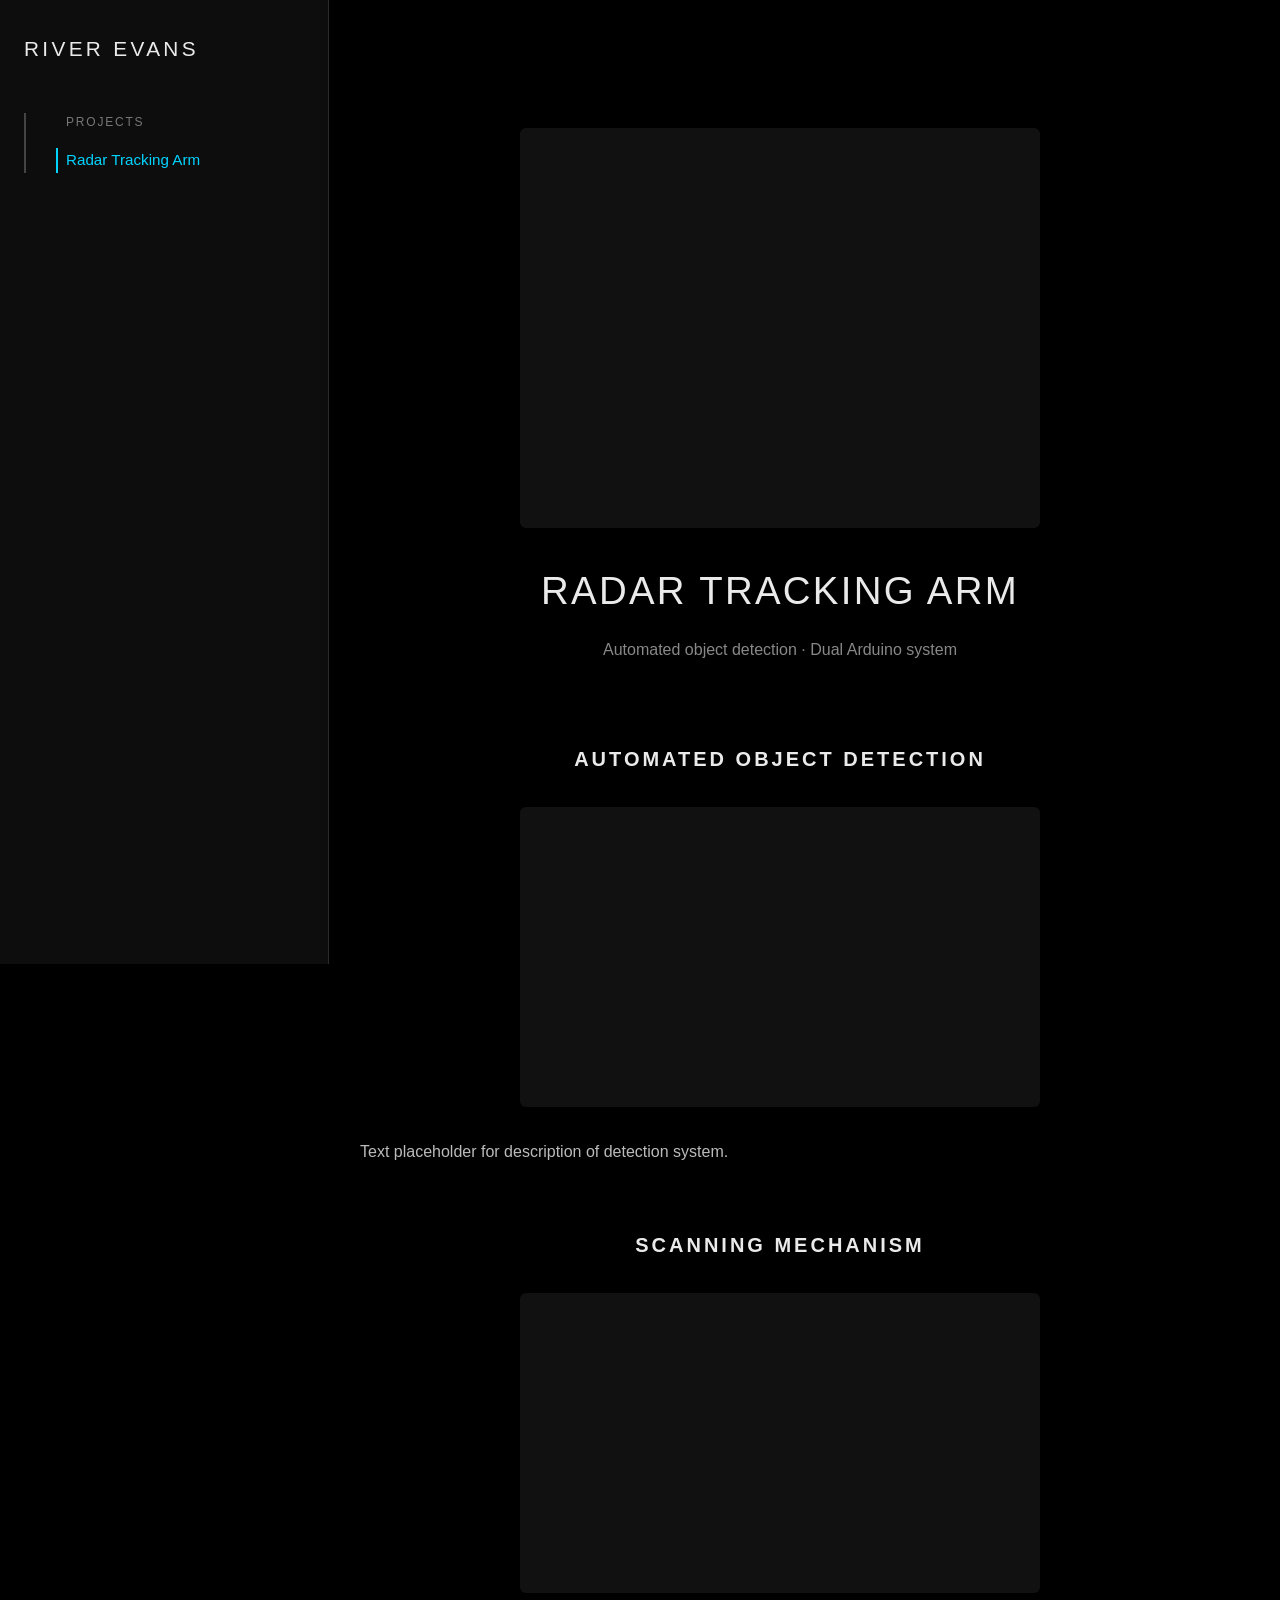
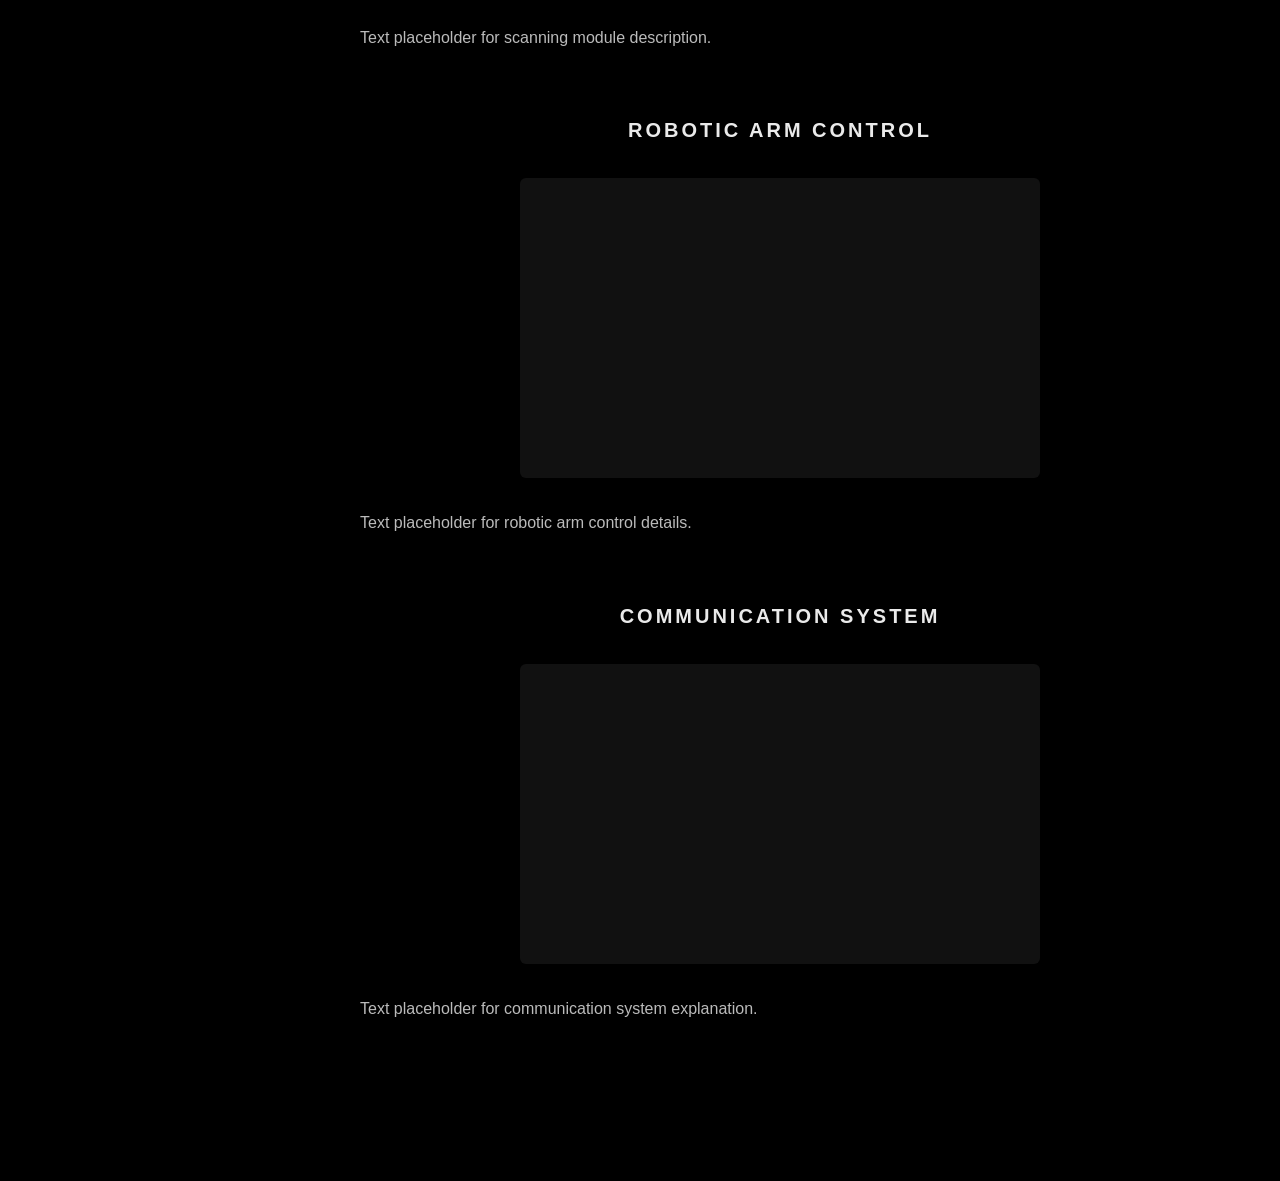
==== project.html @ 92bc2c21 "Add files via upload" ====
<!DOCTYPE html>
<html lang="en">
<head>
  <meta charset="UTF-8" />
  <meta name="viewport" content="width=device-width, initial-scale=1.0" />
  <title>Radar Tracking Arm – River Evans</title>
  <link rel="stylesheet" href="style.css" />
</head>
<body>

  <aside class="sidebar">
    <a href="index.html" class="brand">RIVER EVANS</a>
    <nav class="side-nav">
      <span class="nav-section">PROJECTS</span>
      <a href="project.html" class="nav-item active">Radar Tracking Arm</a>
    </nav>
  </aside>

  <main class="project-main">
    <div class="main-container">

      <!-- Lead hero media above title, centered with spacing -->
      <div class="hero-media-large">
        <!-- <img src="path/to/hero-project.jpg" alt="Radar Arm Hero"> -->
        <!-- <video src="path/to/hero-project.mp4" autoplay muted loop playsinline></video> -->
      </div>

      <section class="project-hero">
        <h1>RADAR TRACKING ARM</h1>
        <p>Automated object detection · Dual Arduino system</p>
      </section>

      <section class="project-content">

        <section>
          <h2>AUTOMATED OBJECT DETECTION</h2>
          <div class="project-media">
            <!-- <img src="path/to/detection.jpg" alt="Object Detection"> -->
            <!-- <video src="path/to/detection.mp4" autoplay muted loop playsinline></video> -->
          </div>
          <p>Text placeholder for description of detection system.</p>
        </section>

        <section>
          <h2>SCANNING MECHANISM</h2>
          <div class="project-media">
            <!-- <img src="path/to/scanning.jpg" alt="Scanning Mechanism"> -->
            <!-- <video src="path/to/scanning.mp4" autoplay muted loop playsinline></video> -->
          </div>
          <p>Text placeholder for scanning module description.</p>
        </section>

        <section>
          <h2>ROBOTIC ARM CONTROL</h2>
          <div class="project-media">
            <!-- <img src="path/to/arm.jpg" alt="Robotic Arm Control"> -->
            <!-- <video src="path/to/arm.mp4" autoplay muted loop playsinline></video> -->
          </div>
          <p>Text placeholder for robotic arm control details.</p>
        </section>

        <section>
          <h2>COMMUNICATION SYSTEM</h2>
          <div class="project-media">
            <!-- <img src="path/to/communication.jpg" alt="Communication System"> -->
            <!-- <video src="path/to/communication.mp4" autoplay muted loop playsinline></video> -->
          </div>
          <p>Text placeholder for communication system explanation.</p>
        </section>

      </section>

    </div>
  </main>

</body>
</html>
---- style.css ----
/* Reset & Body */
html, body {
  height: 100%;
  margin: 0;
  background-color: #000;
  overscroll-behavior: none;
  font-family: -apple-system, BlinkMacSystemFont, "SF Pro Text",
    "SF Pro Display", "Helvetica Neue", Helvetica, Arial, sans-serif;
  color: #eaeaea;
  line-height: 1.6;
}

body::before {
  content: "";
  position: fixed;
  inset: 0;
  background: #000; /* fully black background */
  z-index: -1;
  pointer-events: none;
}

/* Sidebar */
.sidebar {
  position: fixed;
  top: 0;
  left: 0;
  width: 280px;
  height: 100vh;
  padding: 2rem 1.5rem;
  display: flex;
  flex-direction: column;
  border-right: 1px solid #2a2a2a;
  background-color: #0d0d0d;
}

.brand {
  font-size: 1.3rem;
  font-weight: 300;
  letter-spacing: 0.16em;
  color: #eaeaea;
  text-decoration: none;
  margin-bottom: 3rem;
}

.side-nav {
  display: flex;
  flex-direction: column;
  gap: 1rem;
  padding-left: 2rem; /* moves border in from edge */
  border-left: 2px solid #444;
}

.nav-section {
  font-size: 0.75rem;
  letter-spacing: 0.15em;
  text-transform: uppercase;
  color: #777;
  padding-left: 0.5rem;
}

.nav-item {
  font-size: 0.95rem;
  color: #bbb;
  text-decoration: none;
  padding-left: 0.5rem;
  position: relative;
  transition: color 0.25s ease;
}

.nav-item::before {
  content: "";
  position: absolute;
  left: -2px;
  top: 0;
  height: 100%;
  width: 2px;
  background-color: #00d4ff;
  transform: scaleY(0);
  transform-origin: top;
  transition: transform 0.25s ease;
}

.nav-item:hover::before,
.nav-item.active::before {
  transform: scaleY(1);
}

.nav-item:hover,
.nav-item.active {
  color: #00d4ff;
}

/* Main Layout */
.home-main,
.project-main {
  margin-left: 280px;
  padding: 6rem 3rem;
}

.main-container {
  max-width: 960px;
  margin: 0 auto;
  padding: 0 2rem; /* spacing from screen edge */
}

/* Hero sections */
.home-hero,
.project-hero {
  text-align: center;
  margin-bottom: 5rem;
}

.home-hero h1,
.project-hero h1 {
  font-size: 2.8rem;
  font-weight: 500;
  letter-spacing: 0.05em;
  margin-top: 0;
  margin-bottom: 1rem;
}

.project-hero h1 {
  font-size: 2.4rem;
  font-weight: 400;
  letter-spacing: 0.06em;
}

.home-hero p,
.project-hero p {
  color: #888;
}

/* Stats */
.stats {
  display: flex;
  justify-content: center;
  gap: 3rem;
  flex-wrap: wrap;
  align-items: center;
  margin-top: 2rem;
}

.stat span {
  font-size: 2rem;
  font-weight: 600;
}

.stat p {
  color: #888;
}

/* Project Content */
.project-content {
  margin: 0 auto;
}

.project-content section {
  margin-bottom: 4rem;
  margin-top: 2rem;
}

.project-content h2 {
  text-align: center;
  font-size: 1.25rem;
  letter-spacing: 0.15em;
  margin-top: 0;
}

.project-content p {
  color: #bbb;
}

/* Media containers for images or videos */
.hero-media,
.project-media {
  width: 100%;
  max-width: 520px;
  margin: 2rem auto;
  border-radius: 6px;
  overflow: hidden;
  background: #111;
  height: 300px;
}

.hero-media img,
.project-media img,
.hero-media video,
.project-media video {
  width: 100%;
  height: 100%;
  object-fit: cover;
  display: block;
  border-radius: 6px;
}

/* Lead hero media above project title */
.hero-media-large {
  max-width: 520px; /* same as other media */
  width: 100%;
  height: 400px;    /* taller than normal media */
  margin: 2rem auto; /* centers horizontally with same gap left/right */
  border-radius: 6px;
  background: #111;
  overflow: hidden;
}

.hero-media-large img,
.hero-media-large video {
  width: 100%;
  height: 100%;
  object-fit: cover;
  display: block;
  border-radius: 6px;
}

/* Responsive */
@media (max-width: 768px) {
  .home-main,
  .project-main {
    margin-left: 1.5rem;
    padding: 4rem 0;
  }

  .sidebar {
    width: 200px;
  }

  .hero-media,
  .project-media {
    height: 180px;
  }

  .hero-media-large {
    height: 250px;
  }
}
/* Center the numbers above stats labels */
.stats {
  display: flex;
  justify-content: center;
  gap: 3rem;
  flex-wrap: wrap;
  align-items: flex-start; /* numbers on top */
  text-align: center;      /* center numbers and labels */
  margin-top: 2rem;
}

.stat {
  display: flex;
  flex-direction: column;
  align-items: center; /* centers number and label vertically */
}

/* Featured Work grid */
.featured-grid {
  display: grid;
  grid-template-columns: repeat(auto-fit, minmax(250px, 1fr));
  gap: 2rem;
  justify-items: center;
  align-items: start;
}
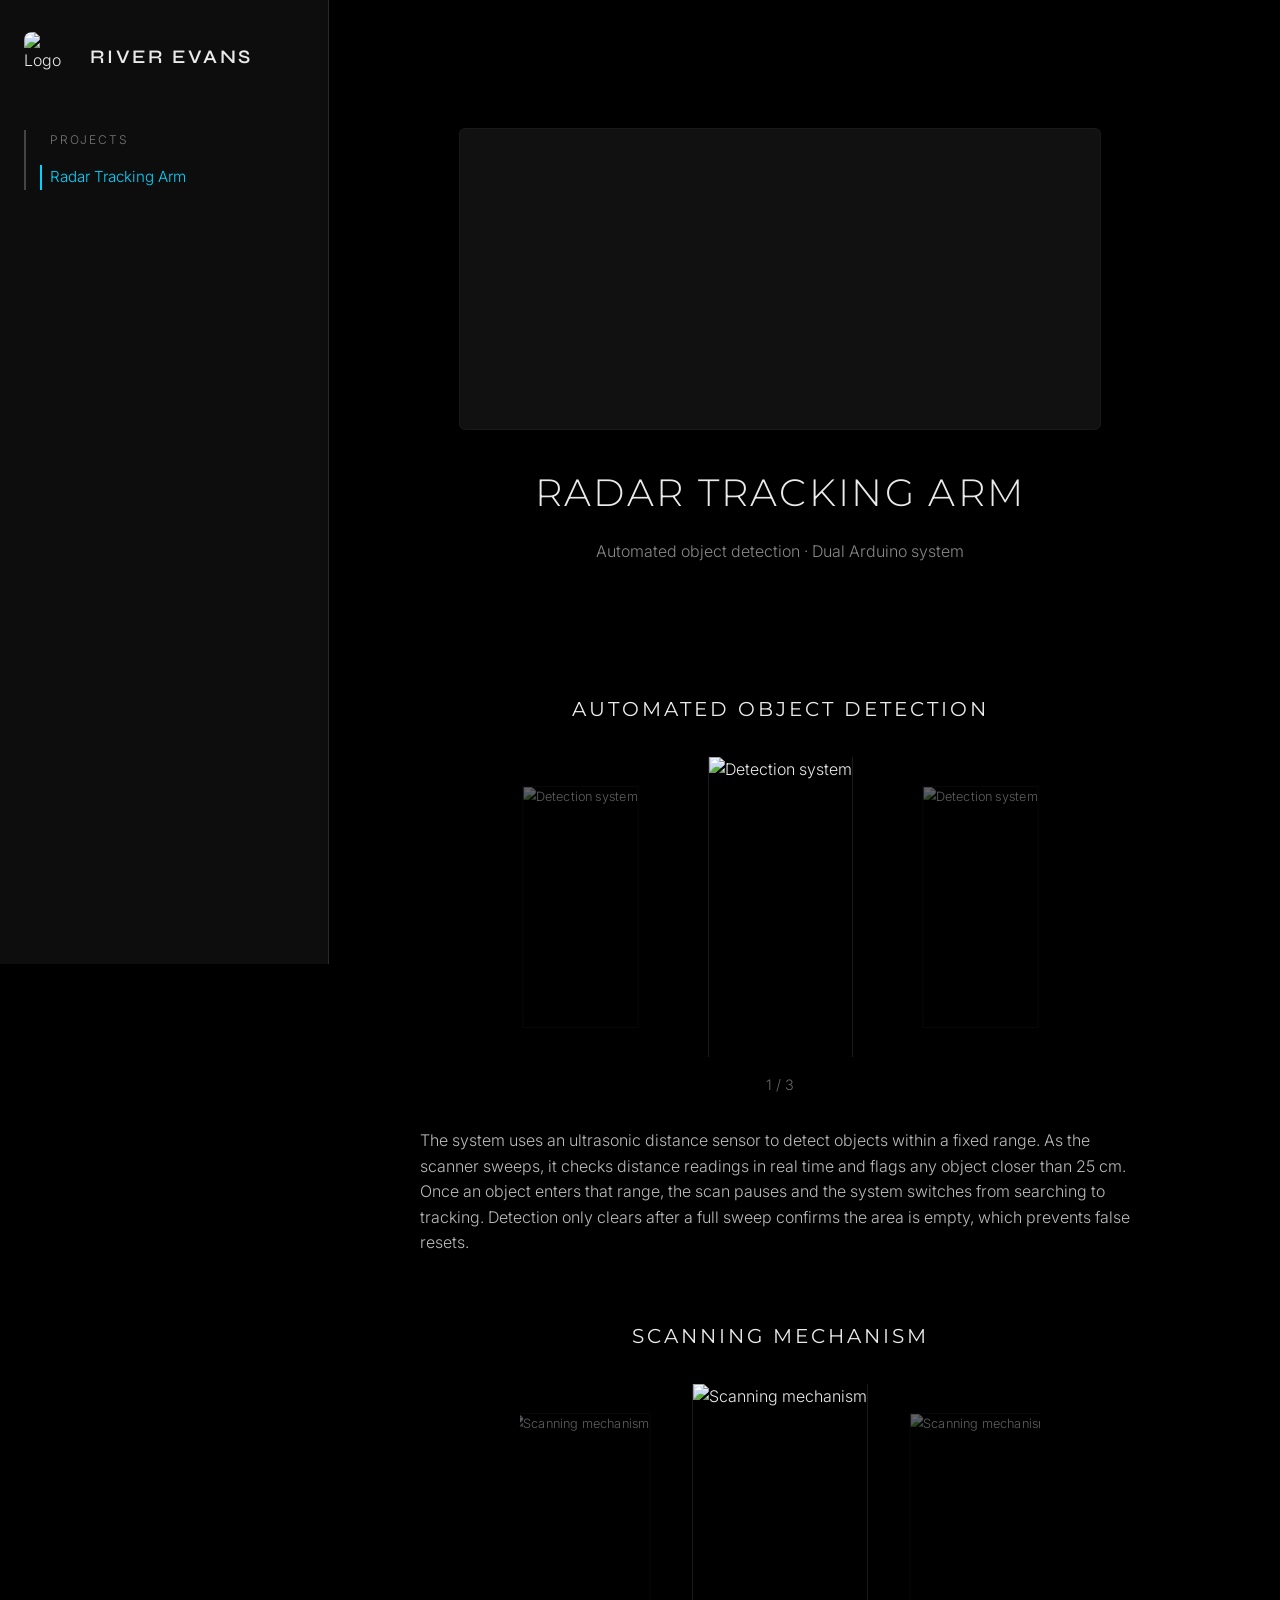
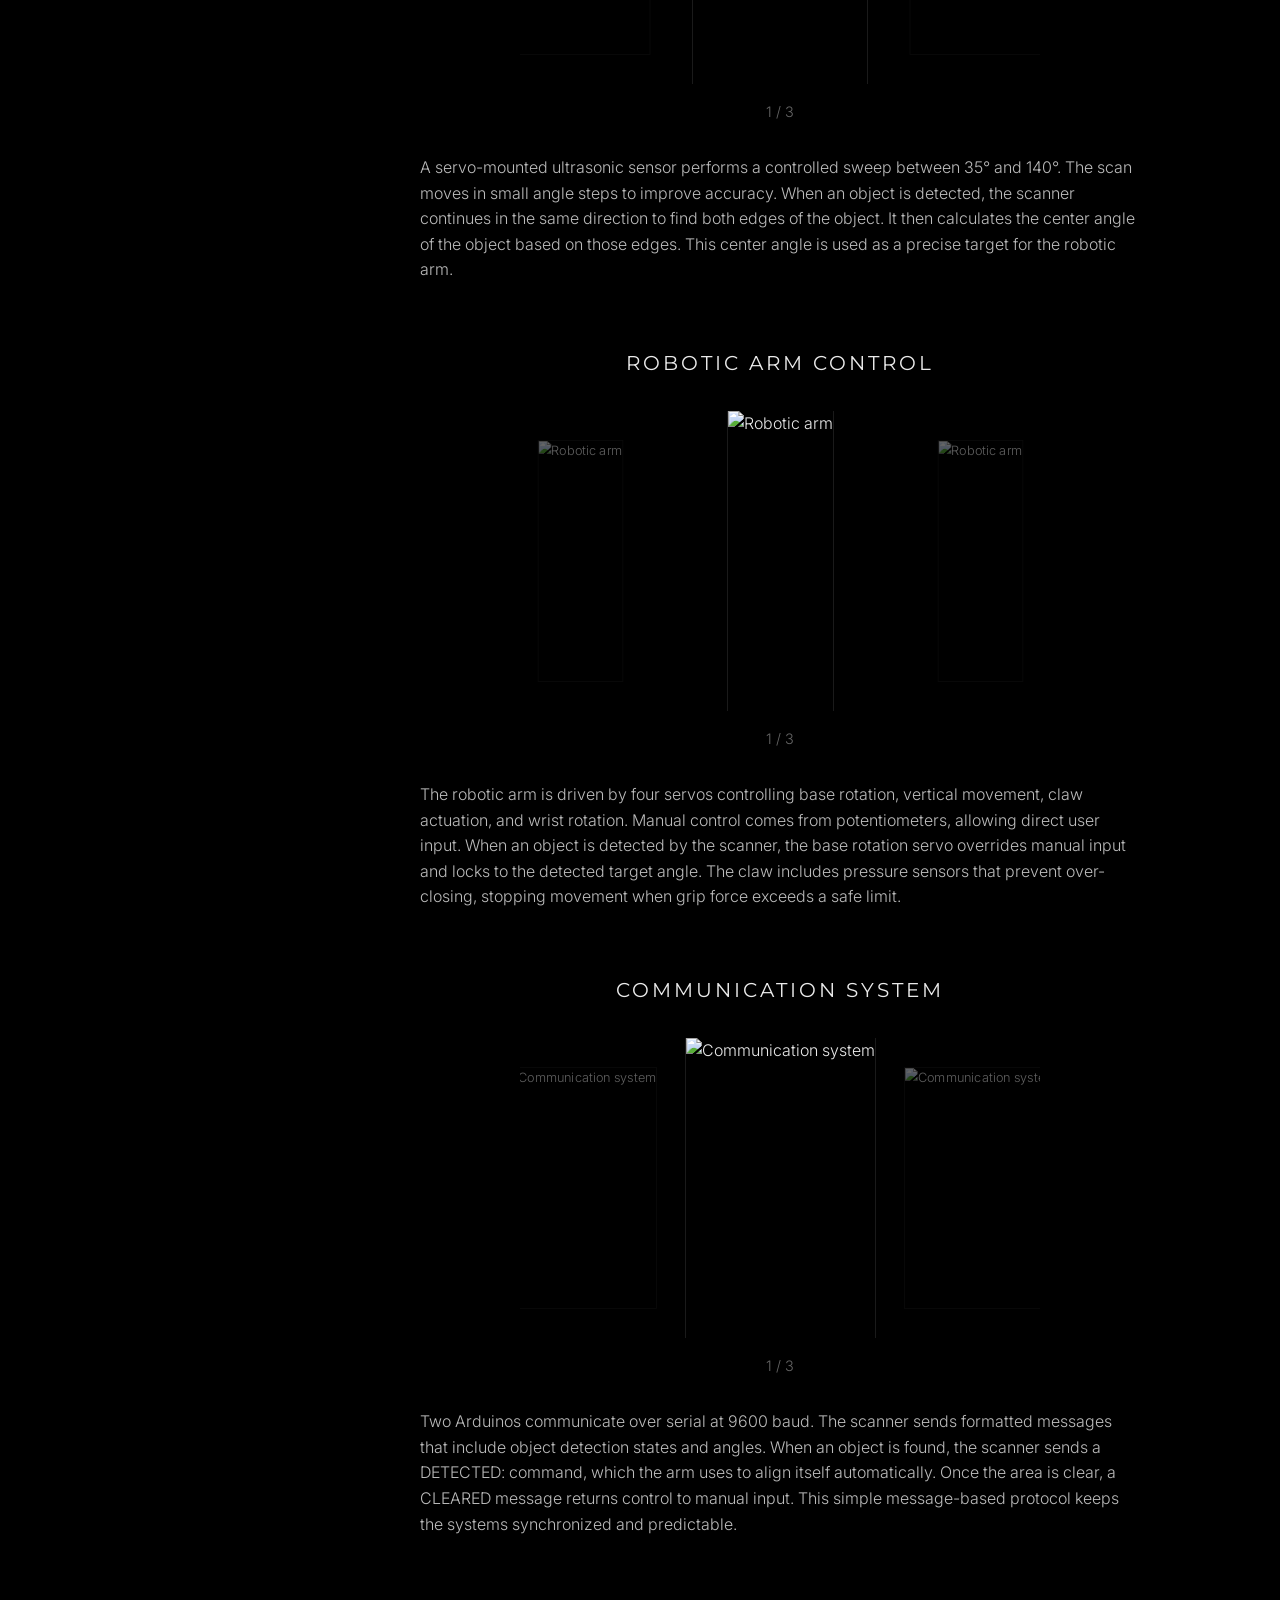
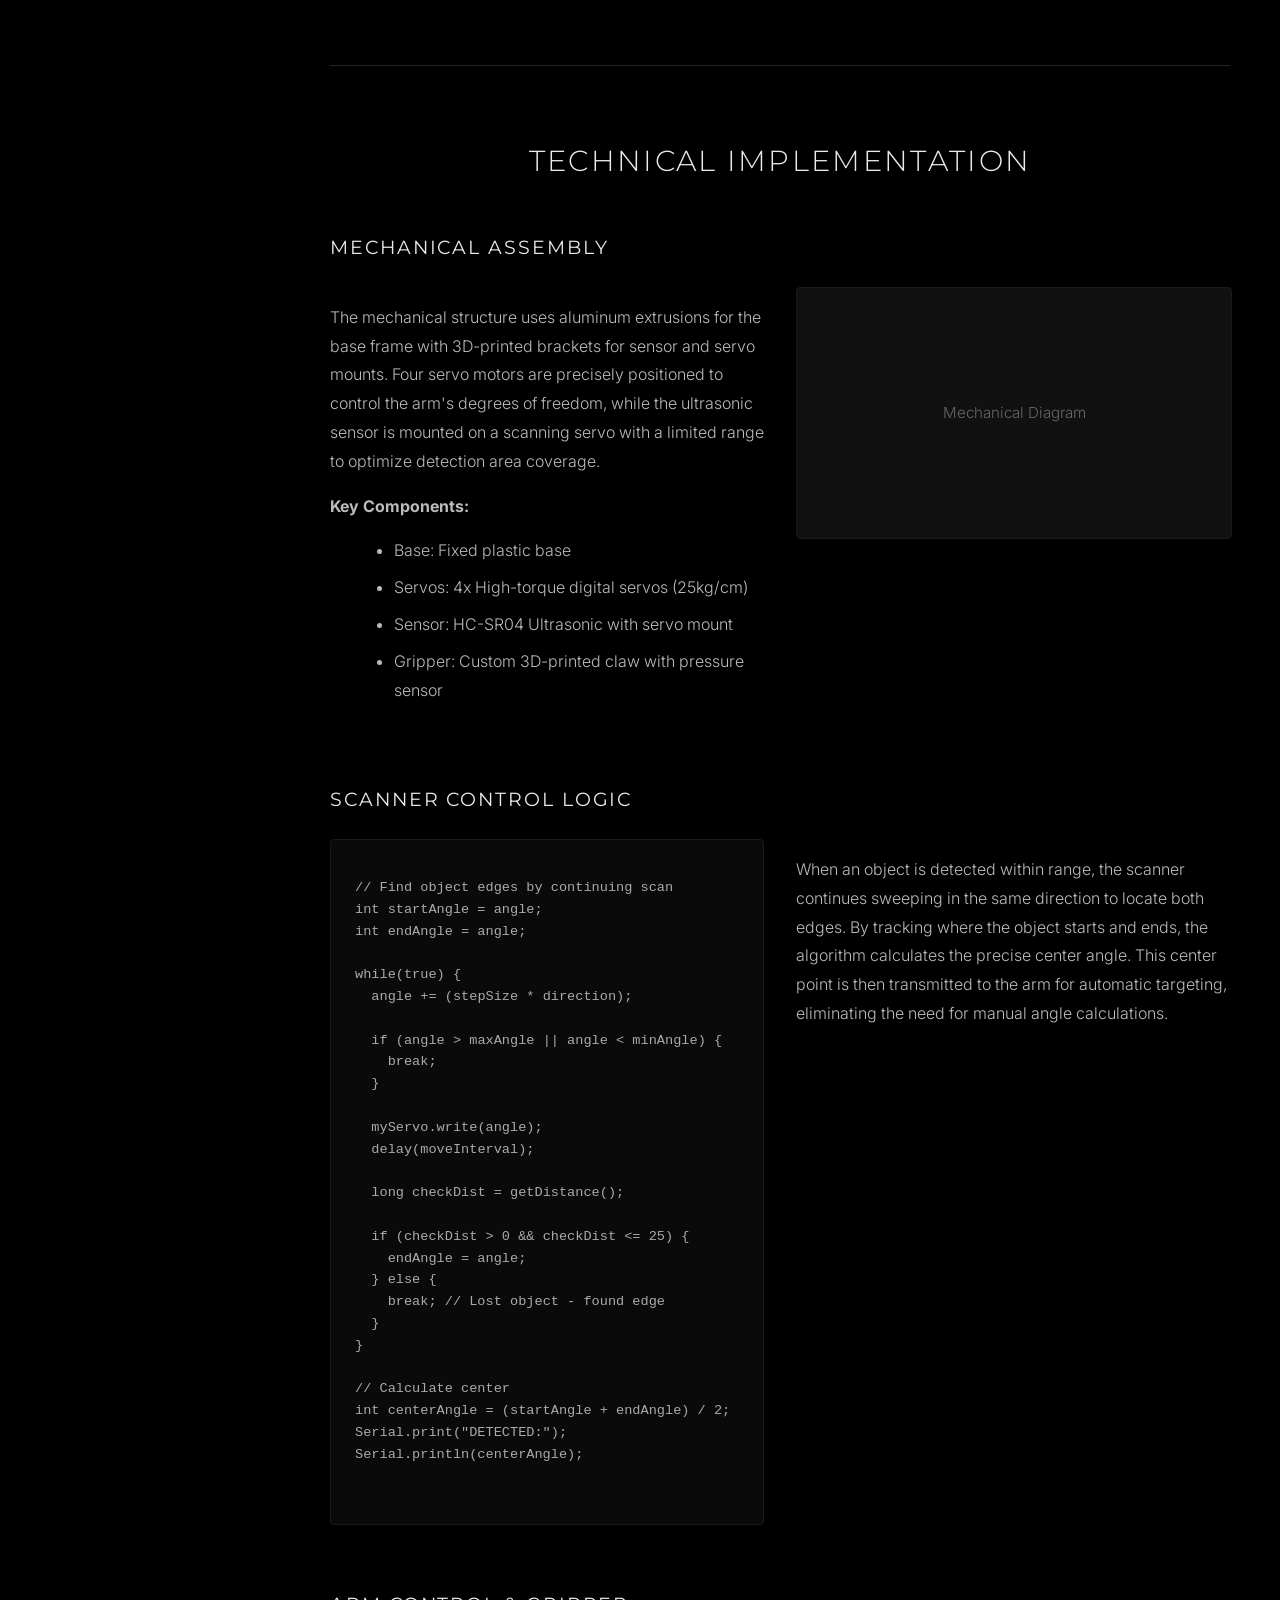
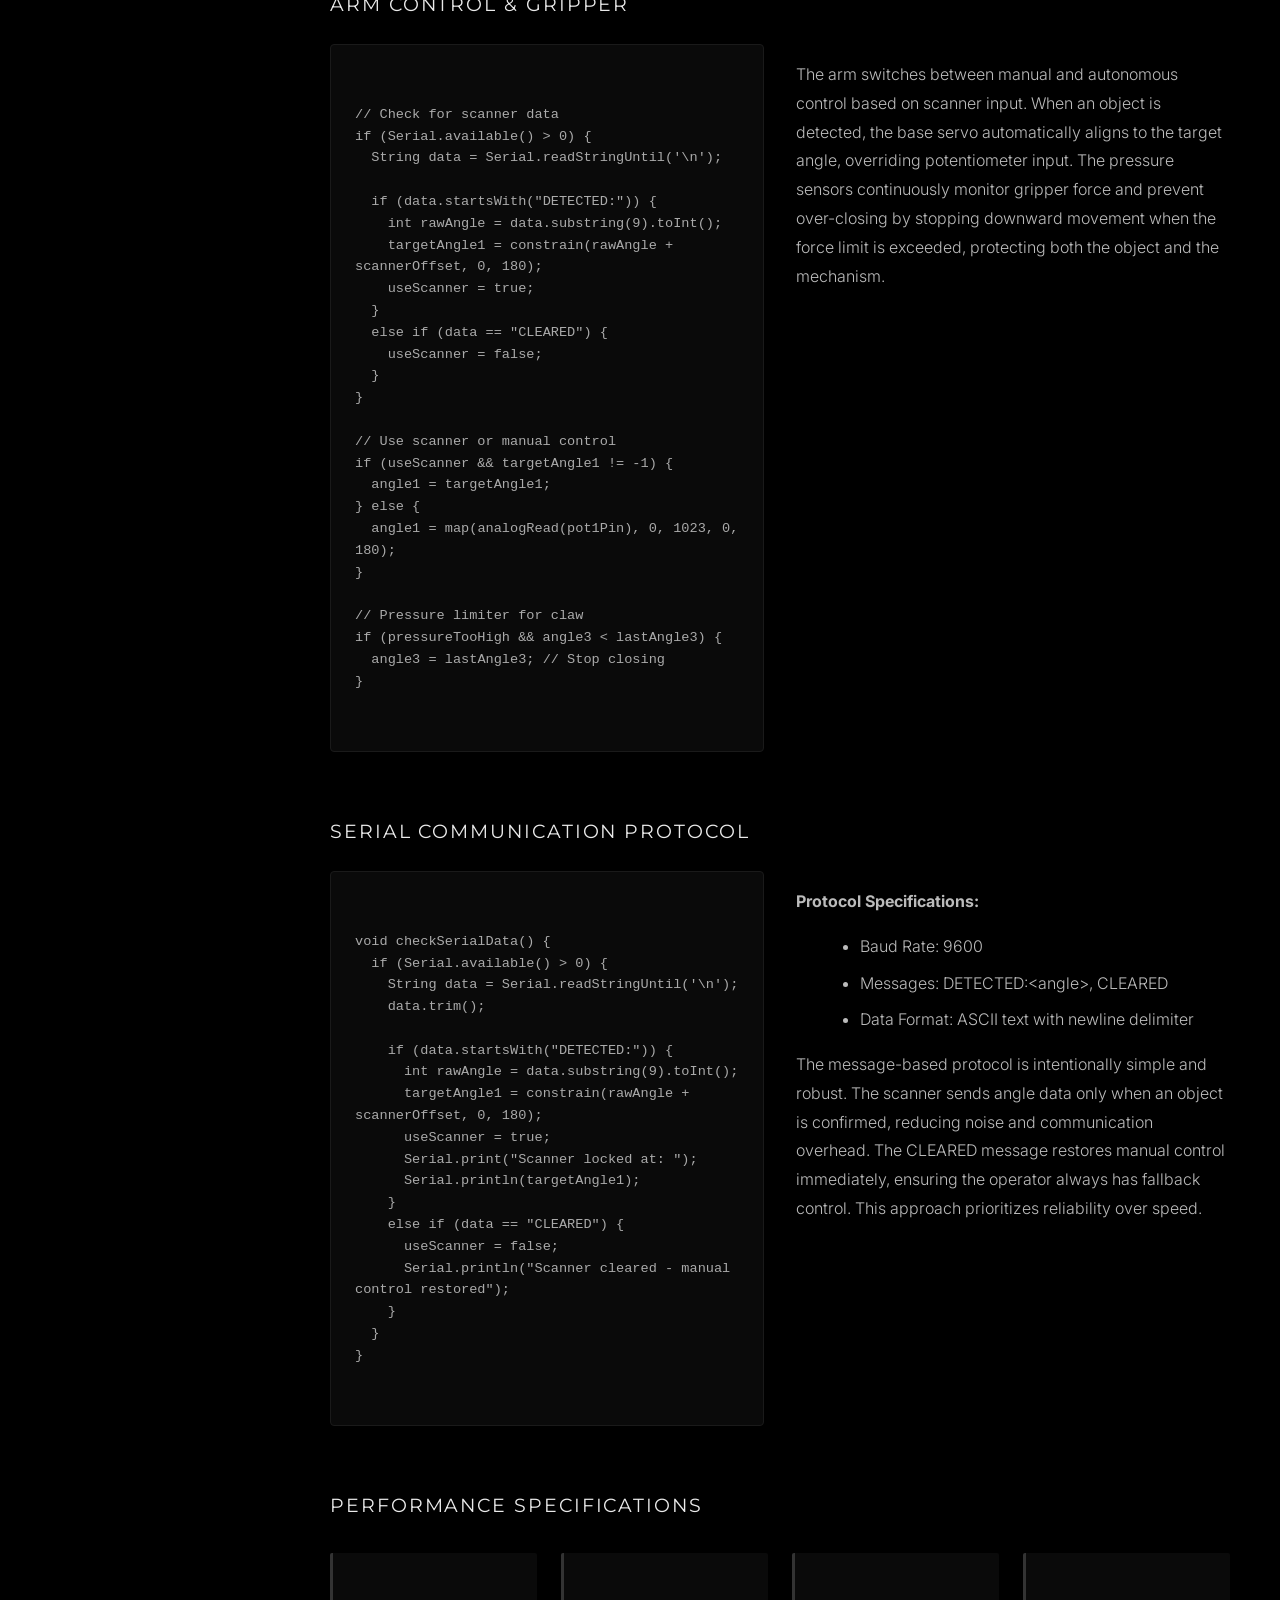
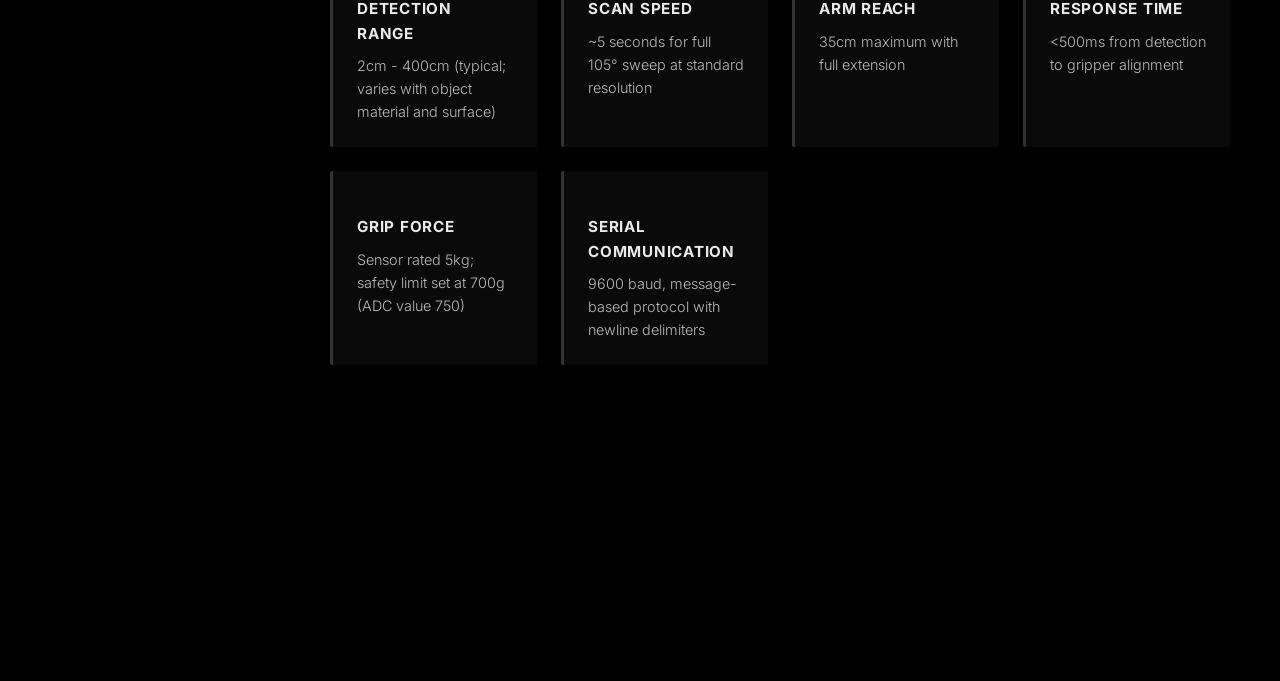
==== commit d903d0f6: "Add files via upload" ====
--- a/project.html
+++ b/project.html
@@ -4,12 +4,45 @@
   <meta charset="UTF-8" />
   <meta name="viewport" content="width=device-width, initial-scale=1.0" />
   <title>Radar Tracking Arm – River Evans</title>
+  <link href="https://fonts.googleapis.com/css2?family=Inter:wght@300;400;500&family=Montserrat:wght@300;400;500&family=Syne:wght@400;500;600;700&display=swap" rel="stylesheet">
   <link rel="stylesheet" href="style.css" />
+  <style>
+    /* Replay button on video */
+    .hero-media-large {
+      position: relative;
+    }
+
+    #replayBtn {
+      position: absolute;
+      bottom: 10px;
+      right: 10px;
+      background-color: rgba(30, 30, 30, 0.8);
+      color: #fff;
+      border: none;
+      padding: 0.4rem 0.8rem;
+      font-size: 0.85rem;
+      border-radius: 4px;
+      cursor: pointer;
+      display: none; /* hidden until video ends */
+    }
+
+    #replayBtn:hover {
+      background-color: rgba(50, 50, 50, 0.9);
+    }
+  </style>
 </head>
 <body>
 
   <aside class="sidebar">
-    <a href="index.html" class="brand">RIVER EVANS</a>
+    <!-- Logo + Name -->
+    <div class="sidebar-header">
+      <div class="sidebar-logo">
+        <img src="LOGO2.jpeg" alt="Logo">
+      </div>
+      <a href="index.html" class="brand">RIVER EVANS</a>
+    </div>
+
+    <!-- Navigation -->
     <nav class="side-nav">
       <span class="nav-section">PROJECTS</span>
       <a href="project.html" class="nav-item active">Radar Tracking Arm</a>
@@ -17,61 +50,331 @@
   </aside>
 
   <main class="project-main">
-    <div class="main-container">
-
-      <!-- Lead hero media above title, centered with spacing -->
-      <div class="hero-media-large">
-        <!-- <img src="path/to/hero-project.jpg" alt="Radar Arm Hero"> -->
-        <!-- <video src="path/to/hero-project.mp4" autoplay muted loop playsinline></video> -->
-      </div>
-
-      <section class="project-hero">
-        <h1>RADAR TRACKING ARM</h1>
-        <p>Automated object detection · Dual Arduino system</p>
-      </section>
-
-      <section class="project-content">
-
-        <section>
-          <h2>AUTOMATED OBJECT DETECTION</h2>
-          <div class="project-media">
-            <!-- <img src="path/to/detection.jpg" alt="Object Detection"> -->
-            <!-- <video src="path/to/detection.mp4" autoplay muted loop playsinline></video> -->
-          </div>
-          <p>Text placeholder for description of detection system.</p>
-        </section>
-
-        <section>
-          <h2>SCANNING MECHANISM</h2>
-          <div class="project-media">
-            <!-- <img src="path/to/scanning.jpg" alt="Scanning Mechanism"> -->
-            <!-- <video src="path/to/scanning.mp4" autoplay muted loop playsinline></video> -->
-          </div>
-          <p>Text placeholder for scanning module description.</p>
-        </section>
-
-        <section>
-          <h2>ROBOTIC ARM CONTROL</h2>
-          <div class="project-media">
-            <!-- <img src="path/to/arm.jpg" alt="Robotic Arm Control"> -->
-            <!-- <video src="path/to/arm.mp4" autoplay muted loop playsinline></video> -->
-          </div>
-          <p>Text placeholder for robotic arm control details.</p>
-        </section>
-
-        <section>
-          <h2>COMMUNICATION SYSTEM</h2>
-          <div class="project-media">
-            <!-- <img src="path/to/communication.jpg" alt="Communication System"> -->
-            <!-- <video src="path/to/communication.mp4" autoplay muted loop playsinline></video> -->
-          </div>
-          <p>Text placeholder for communication system explanation.</p>
-        </section>
-
-      </section>
-
+    <!-- Hero video above title -->
+    <div class="hero-media-large">
+      <video id="heroVideo" src="IMG_5334.MOV" autoplay muted playsinline></video>
+      <button id="replayBtn">Replay</button>
     </div>
+
+    <section class="project-hero">
+      <h1>RADAR TRACKING ARM</h1>
+      <p>Automated object detection · Dual Arduino system</p>
+    </section>
+
+    <section class="project-content">
+
+      <section>
+        <h2>AUTOMATED OBJECT DETECTION</h2>
+        <div class="carousel" data-carousel="0">
+          <div class="carousel-container">
+            <button class="carousel-button carousel-button-left" data-carousel="0"></button>
+            <img src="placeholder.jpg" alt="Detection system" class="carousel-image left">
+            <img src="placeholder.jpg" alt="Detection system" class="carousel-image center">
+            <img src="placeholder.jpg" alt="Detection system" class="carousel-image right">
+            <button class="carousel-button carousel-button-right" data-carousel="0"></button>
+          </div>
+          <div class="carousel-nav"><span class="carousel-counter">1 / 3</span></div>
+        </div>
+        <p>The system uses an ultrasonic distance sensor to detect objects within a fixed range. As the scanner sweeps, it checks distance readings in real time and flags any object closer than 25 cm. Once an object enters that range, the scan pauses and the system switches from searching to tracking. Detection only clears after a full sweep confirms the area is empty, which prevents false resets.</p>
+      </section>
+
+      <section>
+        <h2>SCANNING MECHANISM</h2>
+        <div class="carousel" data-carousel="1">
+          <div class="carousel-container">
+            <button class="carousel-button carousel-button-left" data-carousel="1"></button>
+            <img src="placeholder.jpg" alt="Scanning mechanism" class="carousel-image left">
+            <img src="IMG_5329.jpg" alt="Scanning mechanism" class="carousel-image center">
+            <img src="placeholder.jpg" alt="Scanning mechanism" class="carousel-image right">
+            <button class="carousel-button carousel-button-right" data-carousel="1"></button>
+          </div>
+          <div class="carousel-nav"><span class="carousel-counter">1 / 3</span></div>
+        </div>
+        <p>A servo-mounted ultrasonic sensor performs a controlled sweep between 35° and 140°. The scan moves in small angle steps to improve accuracy. When an object is detected, the scanner continues in the same direction to find both edges of the object. It then calculates the center angle of the object based on those edges. This center angle is used as a precise target for the robotic arm.</p>
+      </section>
+
+      <section>
+        <h2>ROBOTIC ARM CONTROL</h2>
+        <div class="carousel" data-carousel="2">
+          <div class="carousel-container">
+            <button class="carousel-button carousel-button-left" data-carousel="2"></button>
+            <img src="placeholder.jpg" alt="Robotic arm" class="carousel-image left">
+            <img src="IMG_5332.jpg" alt="Robotic arm" class="carousel-image center">
+            <img src="placeholder.jpg" alt="Robotic arm" class="carousel-image right">
+            <button class="carousel-button carousel-button-right" data-carousel="2"></button>
+          </div>
+          <div class="carousel-nav"><span class="carousel-counter">1 / 3</span></div>
+        </div>
+        <p>The robotic arm is driven by four servos controlling base rotation, vertical movement, claw actuation, and wrist rotation. Manual control comes from potentiometers, allowing direct user input. When an object is detected by the scanner, the base rotation servo overrides manual input and locks to the detected target angle. The claw includes pressure sensors that prevent over-closing, stopping movement when grip force exceeds a safe limit.</p>
+      </section>
+
+      <section>
+        <h2>COMMUNICATION SYSTEM</h2>
+        <div class="carousel" data-carousel="3">
+          <div class="carousel-container">
+            <button class="carousel-button carousel-button-left" data-carousel="3"></button>
+            <img src="placeholder.jpg" alt="Communication system" class="carousel-image left">
+            <img src="placeholder.jpg" alt="Communication system" class="carousel-image center">
+            <img src="placeholder.jpg" alt="Communication system" class="carousel-image right">
+            <button class="carousel-button carousel-button-right" data-carousel="3"></button>
+          </div>
+          <div class="carousel-nav"><span class="carousel-counter">1 / 3</span></div>
+        </div>
+        <p>Two Arduinos communicate over serial at 9600 baud. The scanner sends formatted messages that include object detection states and angles. When an object is found, the scanner sends a DETECTED:<angle> command, which the arm uses to align itself automatically. Once the area is clear, a CLEARED message returns control to manual input. This simple message-based protocol keeps the systems synchronized and predictable.</p>
+      </section>
+
+    </section>
+
+    <section class="technical-section">
+      <h2>TECHNICAL IMPLEMENTATION</h2>
+
+      <section class="subsection">
+        <h3>Mechanical Assembly</h3>
+        <div class="tech-content">
+          <div class="tech-text">
+            <p>The mechanical structure uses aluminum extrusions for the base frame with 3D-printed brackets for sensor and servo mounts. Four servo motors are precisely positioned to control the arm's degrees of freedom, while the ultrasonic sensor is mounted on a scanning servo with a limited range to optimize detection area coverage.</p>
+            <p><strong>Key Components:</strong></p>
+            <ul>
+              <li>Base: Fixed plastic base</li>
+              <li>Servos: 4x High-torque digital servos (25kg/cm)</li>
+              <li>Sensor: HC-SR04 Ultrasonic with servo mount</li>
+              <li>Gripper: Custom 3D-printed claw with pressure sensor</li>
+            </ul>
+          </div>
+          <div class="tech-diagram">
+            <!-- Placeholder for mechanical diagram -->
+            <div class="placeholder-box">Mechanical Diagram</div>
+          </div>
+        </div>
+      </section>
+
+      <section class="subsection">
+        <h3>Scanner Control Logic</h3>
+        <div class="tech-content">
+          <div class="tech-code">
+            <pre><code class="code-block">// Find object edges by continuing scan
+int startAngle = angle;
+int endAngle = angle;
+
+while(true) {
+  angle += (stepSize * direction);
+  
+  if (angle > maxAngle || angle < minAngle) {
+    break;
+  }
+  
+  myServo.write(angle);
+  delay(moveInterval);
+  
+  long checkDist = getDistance();
+  
+  if (checkDist > 0 && checkDist <= 25) {
+    endAngle = angle;
+  } else {
+    break; // Lost object - found edge
+  }
+}
+
+// Calculate center
+int centerAngle = (startAngle + endAngle) / 2;
+Serial.print("DETECTED:");
+Serial.println(centerAngle);
+            </code></pre>
+          </div>
+          <div class="tech-description">
+            <p>When an object is detected within range, the scanner continues sweeping in the same direction to locate both edges. By tracking where the object starts and ends, the algorithm calculates the precise center angle. This center point is then transmitted to the arm for automatic targeting, eliminating the need for manual angle calculations.</p>
+          </div>
+        </div>
+      </section>
+
+      <section class="subsection">
+        <h3>Arm Control & Gripper</h3>
+        <div class="tech-content">
+          <div class="tech-code">
+            <pre><code class="code-block">
+// Check for scanner data
+if (Serial.available() > 0) {
+  String data = Serial.readStringUntil('\n');
+  
+  if (data.startsWith("DETECTED:")) {
+    int rawAngle = data.substring(9).toInt();
+    targetAngle1 = constrain(rawAngle + scannerOffset, 0, 180);
+    useScanner = true;
+  } 
+  else if (data == "CLEARED") {
+    useScanner = false;
+  }
+}
+
+// Use scanner or manual control
+if (useScanner && targetAngle1 != -1) {
+  angle1 = targetAngle1;
+} else {
+  angle1 = map(analogRead(pot1Pin), 0, 1023, 0, 180);
+}
+
+// Pressure limiter for claw
+if (pressureTooHigh && angle3 < lastAngle3) {
+  angle3 = lastAngle3; // Stop closing
+}
+            </code></pre>
+          </div>
+          <div class="tech-description">
+            <p>The arm switches between manual and autonomous control based on scanner input. When an object is detected, the base servo automatically aligns to the target angle, overriding potentiometer input. The pressure sensors continuously monitor gripper force and prevent over-closing by stopping downward movement when the force limit is exceeded, protecting both the object and the mechanism.</p>
+          </div>
+        </div>
+      </section>
+
+      <section class="subsection">
+        <h3>Serial Communication Protocol</h3>
+        <div class="tech-content">
+          <div class="tech-code">
+            <pre><code class="code-block">
+void checkSerialData() {
+  if (Serial.available() > 0) {
+    String data = Serial.readStringUntil('\n');
+    data.trim();
+    
+    if (data.startsWith("DETECTED:")) {
+      int rawAngle = data.substring(9).toInt();
+      targetAngle1 = constrain(rawAngle + scannerOffset, 0, 180);
+      useScanner = true;
+      Serial.print("Scanner locked at: ");
+      Serial.println(targetAngle1);
+    } 
+    else if (data == "CLEARED") {
+      useScanner = false;
+      Serial.println("Scanner cleared - manual control restored");
+    }
+  }
+}
+            </code></pre>
+          </div>
+          <div class="tech-description">
+            <p><strong>Protocol Specifications:</strong></p>
+            <ul>
+              <li>Baud Rate: 9600</li>
+              <li>Messages: DETECTED:&lt;angle&gt;, CLEARED</li>
+              <li>Data Format: ASCII text with newline delimiter</li>
+            </ul>
+            <p>The message-based protocol is intentionally simple and robust. The scanner sends angle data only when an object is confirmed, reducing noise and communication overhead. The CLEARED message restores manual control immediately, ensuring the operator always has fallback control. This approach prioritizes reliability over speed.</p>
+          </div>
+        </div>
+      </section>
+
+      <section class="subsection">
+        <h3>Performance Specifications</h3>
+        <div class="tech-specs">
+          <div class="spec-item">
+            <h4>Detection Range</h4>
+            <p>2cm - 400cm (typical; varies with object material and surface)</p>
+          </div>
+          <div class="spec-item">
+            <h4>Scan Speed</h4>
+            <p>~5 seconds for full 105° sweep at standard resolution</p>
+          </div>
+          <div class="spec-item">
+            <h4>Arm Reach</h4>
+            <p>35cm maximum with full extension</p>
+          </div>
+          <div class="spec-item">
+            <h4>Response Time</h4>
+            <p>&lt;500ms from detection to gripper alignment</p>
+          </div>
+          <div class="spec-item">
+            <h4>Grip Force</h4>
+            <p>Sensor rated 5kg; safety limit set at 700g (ADC value 750)</p>
+          </div>
+          <div class="spec-item">
+            <h4>Serial Communication</h4>
+            <p>9600 baud, message-based protocol with newline delimiters</p>
+          </div>
+        </div>
+      </section>
+
+    </section>
   </main>
+
+  <script>
+    const video = document.getElementById('heroVideo');
+    const replayBtn = document.getElementById('replayBtn');
+
+    // Show replay button when video ends
+    video.addEventListener('ended', () => {
+      replayBtn.style.display = 'block';
+    });
+
+    // Replay video when button clicked
+    replayBtn.addEventListener('click', () => {
+      video.currentTime = 0;
+      video.play();
+      replayBtn.style.display = 'none';
+    });
+
+    // Carousel functionality
+    const carousels = document.querySelectorAll('.carousel');
+    const carouselStates = {};
+
+    carousels.forEach((carousel, index) => {
+      carouselStates[index] = 0; // Track current image index for each carousel
+    });
+
+    function rotateCarousel(carouselIndex, direction) {
+      const carousel = document.querySelector(`[data-carousel="${carouselIndex}"]`);
+      const images = carousel.querySelectorAll('.carousel-image');
+      const counter = carousel.querySelector('.carousel-counter');
+
+      // Update state
+      if (direction === 'left') {
+        carouselStates[carouselIndex] = (carouselStates[carouselIndex] - 1 + 3) % 3;
+      } else if (direction === 'right') {
+        carouselStates[carouselIndex] = (carouselStates[carouselIndex] + 1) % 3;
+      }
+
+      const currentIndex = carouselStates[carouselIndex];
+
+      // Rotate images
+      images.forEach((img, i) => {
+        img.classList.remove('left', 'center', 'right');
+
+        const position = (i - currentIndex + 3) % 3;
+        if (position === 0) {
+          img.classList.add('center');
+        } else if (position === 1) {
+          img.classList.add('right');
+        } else {
+          img.classList.add('left');
+        }
+      });
+
+      // Update counter
+      counter.textContent = `${currentIndex + 1} / 3`;
+    }
+
+    // Arrow key navigation
+    document.addEventListener('keydown', (e) => {
+      if (e.key === 'ArrowLeft') {
+        carousels.forEach((_, index) => rotateCarousel(index, 'left'));
+      } else if (e.key === 'ArrowRight') {
+        carousels.forEach((_, index) => rotateCarousel(index, 'right'));
+      }
+    });
+
+    // Button click navigation
+    document.querySelectorAll('.carousel-button-left').forEach((btn) => {
+      btn.addEventListener('click', () => {
+        const carouselIndex = parseInt(btn.dataset.carousel);
+        rotateCarousel(carouselIndex, 'left');
+      });
+    });
+
+    document.querySelectorAll('.carousel-button-right').forEach((btn) => {
+      btn.addEventListener('click', () => {
+        const carouselIndex = parseInt(btn.dataset.carousel);
+        rotateCarousel(carouselIndex, 'right');
+      });
+    });
+  </script>
 
 </body>
 </html>
--- a/style.css
+++ b/style.css
@@ -1,22 +1,13 @@
-/* Reset & Body */
+/* Base */
 html, body {
   height: 100%;
   margin: 0;
   background-color: #000;
-  overscroll-behavior: none;
-  font-family: -apple-system, BlinkMacSystemFont, "SF Pro Text",
-    "SF Pro Display", "Helvetica Neue", Helvetica, Arial, sans-serif;
+  font-family: 'Inter', -apple-system, BlinkMacSystemFont, 'SF Pro Text',
+    'SF Pro Display', 'Helvetica Neue', Helvetica, Arial, sans-serif;
   color: #eaeaea;
   line-height: 1.6;
-}
-
-body::before {
-  content: "";
-  position: fixed;
-  inset: 0;
-  background: #000; /* fully black background */
-  z-index: -1;
-  pointer-events: none;
+  font-weight: 300;
 }
 
 /* Sidebar */
@@ -27,26 +18,51 @@
   width: 280px;
   height: 100vh;
   padding: 2rem 1.5rem;
+  background-color: #0d0d0d;
+  border-right: 1px solid #2a2a2a;
   display: flex;
   flex-direction: column;
-  border-right: 1px solid #2a2a2a;
-  background-color: #0d0d0d;
-}
-
+}
+
+/* Logo + Name wrapper */
+.sidebar-header {
+  display: flex;
+  align-items: center;
+  gap: 1rem;
+  margin-bottom: 3rem;
+}
+
+/* Logo */
+.sidebar-logo {
+  width: 50px;
+  height: 50px;
+}
+
+.sidebar-logo img {
+  width: 100%;
+  height: 100%;
+  object-fit: contain;
+  border-radius: 8px;
+  display: block;
+}
+
+/* Brand / Name */
 .brand {
-  font-size: 1.3rem;
-  font-weight: 300;
-  letter-spacing: 0.16em;
+  font-size: 1.2rem;
+  font-weight: 600;
+  font-family: 'Syne', sans-serif;
+  letter-spacing: 0.12em;
   color: #eaeaea;
   text-decoration: none;
-  margin-bottom: 3rem;
-}
-
+  white-space: nowrap;
+}
+
+/* Sidebar navigation */
 .side-nav {
   display: flex;
   flex-direction: column;
   gap: 1rem;
-  padding-left: 2rem; /* moves border in from edge */
+  padding-left: 1rem;
   border-left: 2px solid #444;
 }
 
@@ -95,25 +111,57 @@
 .project-main {
   margin-left: 280px;
   padding: 6rem 3rem;
-}
-
-.main-container {
-  max-width: 960px;
-  margin: 0 auto;
-  padding: 0 2rem; /* spacing from screen edge */
-}
-
-/* Hero sections */
+  background-color: #000;
+  min-height: 100vh;
+  display: flex;
+  flex-direction: column;
+  align-items: center;
+}
+
+/* Hero Media */
+.hero-media,
+.hero-media-large,
+.hero-diagram,
+.project-media {
+  width: 100%;
+  max-width: 520px;
+  height: 300px;
+  background: #111;
+  border: 1px solid #1a1a1a;
+  margin: 2rem auto;
+  border-radius: 6px;
+}
+
+.hero-media-large {
+  max-width: 640px;
+}
+
+.hero-media img,
+.hero-media-large img,
+.project-media img,
+.project-media video,
+.hero-media video,
+.hero-media-large video {
+  width: 100%;
+  height: 100%;
+  object-fit: cover;
+  border-radius: 6px;
+  display: block;
+}
+
+/* Hero Titles */
 .home-hero,
 .project-hero {
   text-align: center;
-  margin-bottom: 5rem;
+  max-width: 800px;
+  margin: 0 auto 5rem;
 }
 
 .home-hero h1,
 .project-hero h1 {
+  font-family: 'Montserrat', sans-serif;
   font-size: 2.8rem;
-  font-weight: 500;
+  font-weight: 300;
   letter-spacing: 0.05em;
   margin-top: 0;
   margin-bottom: 1rem;
@@ -121,7 +169,7 @@
 
 .project-hero h1 {
   font-size: 2.4rem;
-  font-weight: 400;
+  font-weight: 300;
   letter-spacing: 0.06em;
 }
 
@@ -136,8 +184,7 @@
   justify-content: center;
   gap: 3rem;
   flex-wrap: wrap;
-  align-items: center;
-  margin-top: 2rem;
+  text-align: center;
 }
 
 .stat span {
@@ -151,111 +198,286 @@
 
 /* Project Content */
 .project-content {
+  max-width: 720px;
   margin: 0 auto;
 }
 
 .project-content section {
-  margin-bottom: 4rem;
-  margin-top: 2rem;
+  margin: 2rem 0 4rem;
 }
 
 .project-content h2 {
+  font-family: 'Montserrat', sans-serif;
   text-align: center;
   font-size: 1.25rem;
+  font-weight: 400;
   letter-spacing: 0.15em;
-  margin-top: 0;
+  text-transform: uppercase;
 }
 
 .project-content p {
   color: #bbb;
 }
 
-/* Media containers for images or videos */
-.hero-media,
-.project-media {
-  width: 100%;
-  max-width: 520px;
-  margin: 2rem auto;
+/* Featured Work / Project Media Placeholders */
+.project-placeholder,
+.image-placeholder,
+.project-media,
+.featured-grid > div {
+  width: 100%;
+  height: 200px;
+  background: #111;
   border-radius: 6px;
+  margin-bottom: 3rem;
+}
+
+/* Carousel */
+.carousel {
+  width: 100%;
+  margin: 2rem 0;
+  display: flex;
+  flex-direction: column;
+  gap: 1rem;
+  align-items: center;
+}
+
+.carousel-container {
+  display: flex;
+  align-items: center;
+  justify-content: center;
+  height: 300px;
+  width: 520px;
+  position: relative;
   overflow: hidden;
+}
+
+.carousel-button {
+  position: absolute;
+  top: 0;
+  height: 100%;
+  width: 15%;
+  background: transparent;
+  border: none;
+  cursor: pointer;
+  z-index: 10;
+  padding: 0;
+  margin: 0;
+}
+
+.carousel-button-left {
+  left: 0;
+}
+
+.carousel-button-right {
+  right: 0;
+}
+
+.carousel-image {
+  height: 100%;
+  object-fit: contain;
+  border: 1px solid #1a1a1a;
+  transition: all 0.4s ease;
+  position: absolute;
+}
+
+.carousel-image.left {
+  opacity: 0.4;
+  transform: translateX(-200px) scale(0.8);
+  z-index: 1;
+}
+
+.carousel-image.center {
+  opacity: 1;
+  transform: translateX(0) scale(1);
+  z-index: 2;
+}
+
+.carousel-image.right {
+  opacity: 0.4;
+  transform: translateX(200px) scale(0.8);
+  z-index: 1;
+}
+
+.carousel-nav {
+  text-align: center;
+  font-size: 0.9rem;
+  color: #666;
+}
+
+.carousel-counter {
+  cursor: pointer;
+}
+
+.carousel-nav {
+  text-align: center;
+  font-size: 0.9rem;
+  color: #666;
+}
+
+.carousel-counter {
+  cursor: pointer;
+}
+
+.carousel-nav {
+  text-align: center;
+  font-size: 0.9rem;
+  color: #666;
+}
+
+.carousel-counter {
+  cursor: pointer;
+}
+
+.featured-grid {
+  display: grid;
+  grid-template-columns: repeat(auto-fit, minmax(180px, 1fr));
+  gap: 2rem;
+  max-width: 800px;
+  width: 100%;
+  margin: 0 auto 3rem auto;
+}
+
+/* Technical Implementation Section */
+.technical-section {
+  max-width: 900px;
+  margin: 4rem auto;
+  padding: 3rem 0;
+  border-top: 1px solid #222;
+}
+
+.technical-section h2 {
+  font-family: 'Montserrat', sans-serif;
+  text-align: center;
+  font-size: 1.8rem;
+  font-weight: 300;
+  letter-spacing: 0.08em;
+  margin-bottom: 3rem;
+  color: #eaeaea;
+}
+
+.subsection {
+  margin-bottom: 4rem;
+}
+
+.subsection h3 {
+  font-family: 'Montserrat', sans-serif;
+  font-size: 1.2rem;
+  font-weight: 400;
+  letter-spacing: 0.1em;
+  color: #eaeaea;
+  margin-bottom: 1.5rem;
+  text-transform: uppercase;
+}
+
+.tech-content {
+  display: grid;
+  grid-template-columns: 1fr 1fr;
+  gap: 2rem;
+  margin-bottom: 2rem;
+}
+
+.tech-text, .tech-description {
+  color: #bbb;
+  line-height: 1.8;
+}
+
+.tech-text ul, .tech-description ul {
+  margin-left: 1.5rem;
+  margin-top: 1rem;
+}
+
+.tech-text li, .tech-description li {
+  margin-bottom: 0.5rem;
+}
+
+.tech-code {
+  grid-column: 1;
+  background: #0a0a0a;
+  border: 1px solid #1a1a1a;
+  border-radius: 4px;
+  padding: 1.5rem;
+  overflow-x: auto;
+}
+
+.code-block {
+  font-family: 'Monaco', 'Menlo', 'Ubuntu Mono', monospace;
+  font-size: 0.85rem;
+  color: #aaa;
+  line-height: 1.6;
+  margin: 0;
+  white-space: pre-wrap;
+  word-break: break-word;
+}
+
+.placeholder-box {
+  width: 100%;
+  height: 250px;
   background: #111;
-  height: 300px;
-}
-
-.hero-media img,
-.project-media img,
-.hero-media video,
-.project-media video {
-  width: 100%;
-  height: 100%;
-  object-fit: cover;
-  display: block;
-  border-radius: 6px;
-}
-
-/* Lead hero media above project title */
-.hero-media-large {
-  max-width: 520px; /* same as other media */
-  width: 100%;
-  height: 400px;    /* taller than normal media */
-  margin: 2rem auto; /* centers horizontally with same gap left/right */
-  border-radius: 6px;
-  background: #111;
-  overflow: hidden;
-}
-
-.hero-media-large img,
-.hero-media-large video {
-  width: 100%;
-  height: 100%;
-  object-fit: cover;
-  display: block;
-  border-radius: 6px;
+  border: 1px solid #1a1a1a;
+  border-radius: 4px;
+  display: flex;
+  align-items: center;
+  justify-content: center;
+  color: #666;
+  font-size: 0.95rem;
+}
+
+.tech-diagram {
+  grid-column: 2;
+}
+
+.tech-description {
+  grid-column: 2;
+}
+
+.tech-specs {
+  display: grid;
+  grid-template-columns: repeat(auto-fit, minmax(200px, 1fr));
+  gap: 1.5rem;
+  margin-top: 2rem;
+}
+
+.spec-item {
+  background: #0a0a0a;
+  border-left: 3px solid #333;
+  padding: 1.5rem;
+  border-radius: 2px;
+}
+
+.spec-item h4 {
+  color: #eaeaea;
+  font-size: 0.95rem;
+  letter-spacing: 0.05em;
+  margin-bottom: 0.5rem;
+  text-transform: uppercase;
+}
+
+.spec-item p {
+  color: #bbb;
+  font-size: 0.9rem;
+  margin: 0;
 }
 
 /* Responsive */
 @media (max-width: 768px) {
-  .home-main,
-  .project-main {
-    margin-left: 1.5rem;
-    padding: 4rem 0;
+  .tech-content {
+    grid-template-columns: 1fr;
   }
 
-  .sidebar {
-    width: 200px;
+  .tech-code {
+    grid-column: 1;
   }
 
-  .hero-media,
-  .project-media {
-    height: 180px;
+  .tech-diagram,
+  .tech-description {
+    grid-column: 1;
   }
 
-  .hero-media-large {
-    height: 250px;
+  .technical-section {
+    padding: 2rem 1.5rem;
   }
-}
-/* Center the numbers above stats labels */
-.stats {
-  display: flex;
-  justify-content: center;
-  gap: 3rem;
-  flex-wrap: wrap;
-  align-items: flex-start; /* numbers on top */
-  text-align: center;      /* center numbers and labels */
-  margin-top: 2rem;
-}
-
-.stat {
-  display: flex;
-  flex-direction: column;
-  align-items: center; /* centers number and label vertically */
-}
-
-/* Featured Work grid */
-.featured-grid {
-  display: grid;
-  grid-template-columns: repeat(auto-fit, minmax(250px, 1fr));
-  gap: 2rem;
-  justify-items: center;
-  align-items: start;
-}+
+  .subsection h3 {
+    font-size: 1rem;
+  }
+}
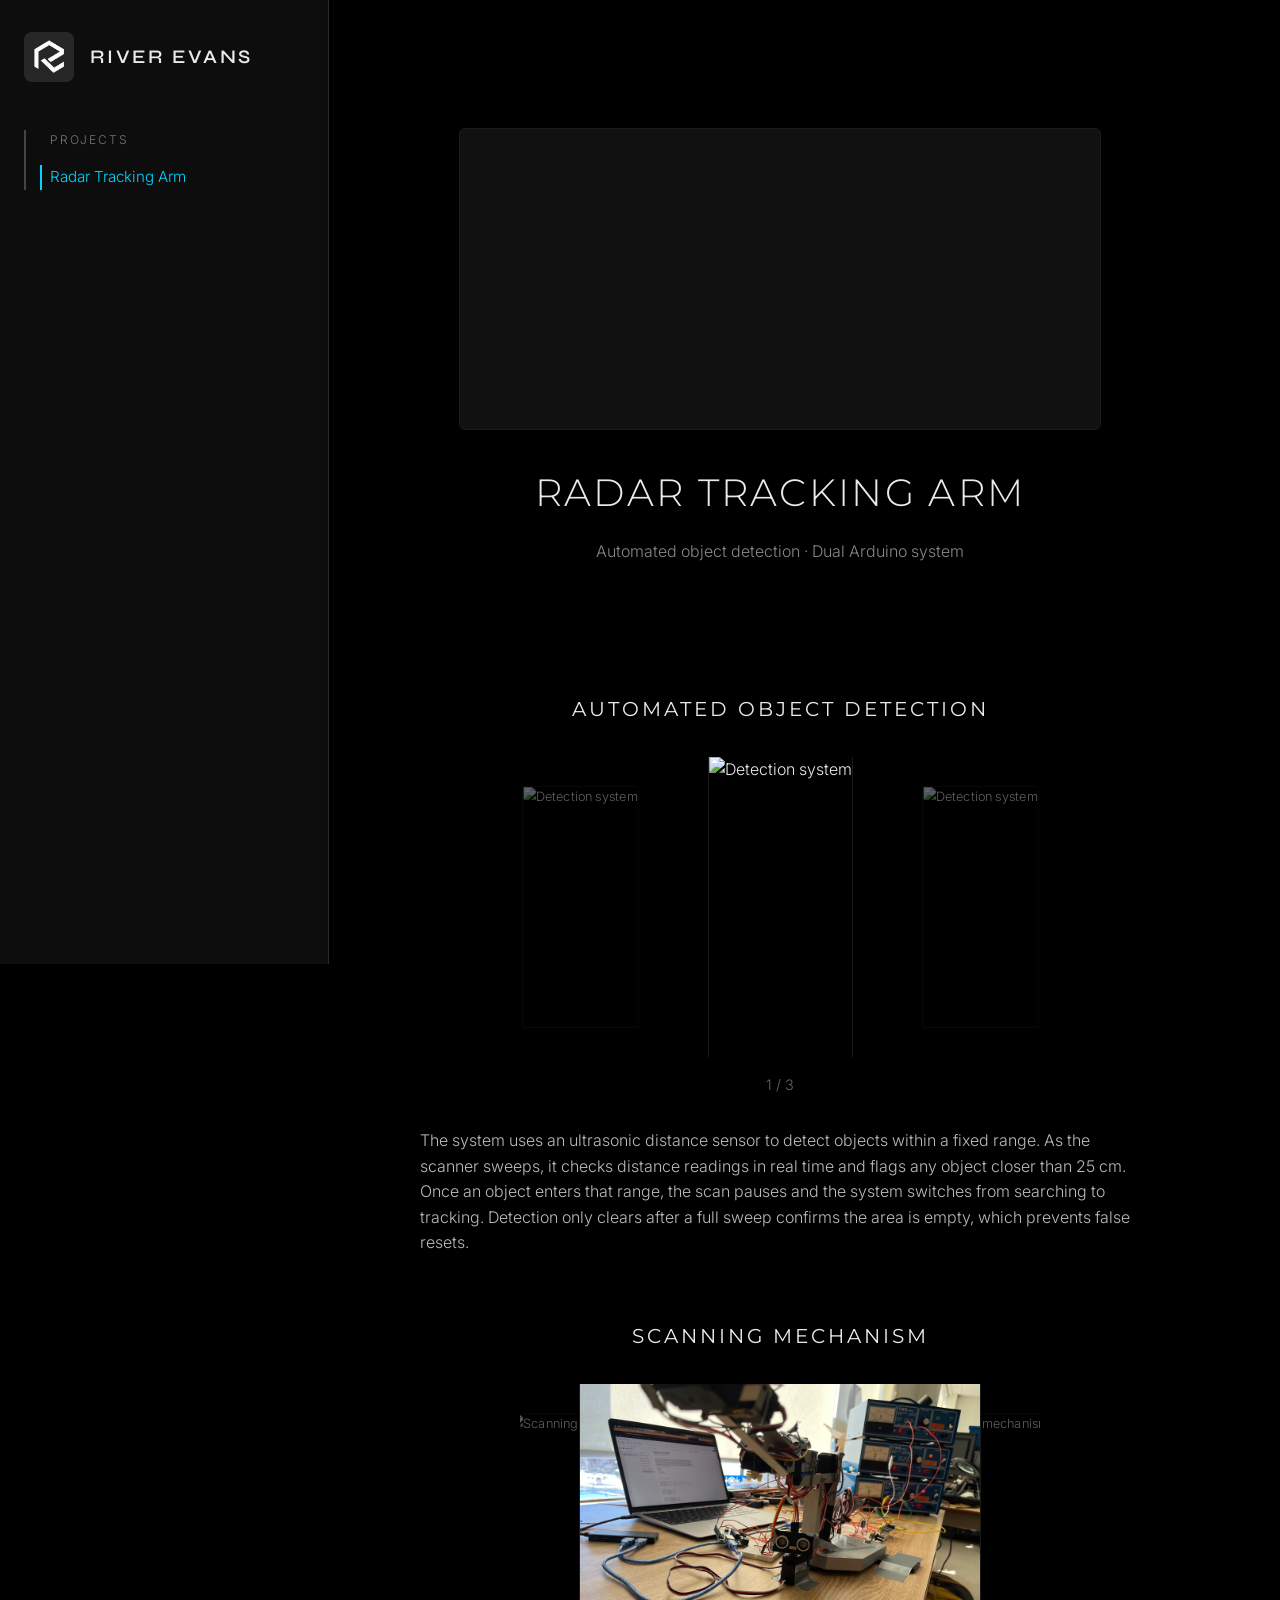
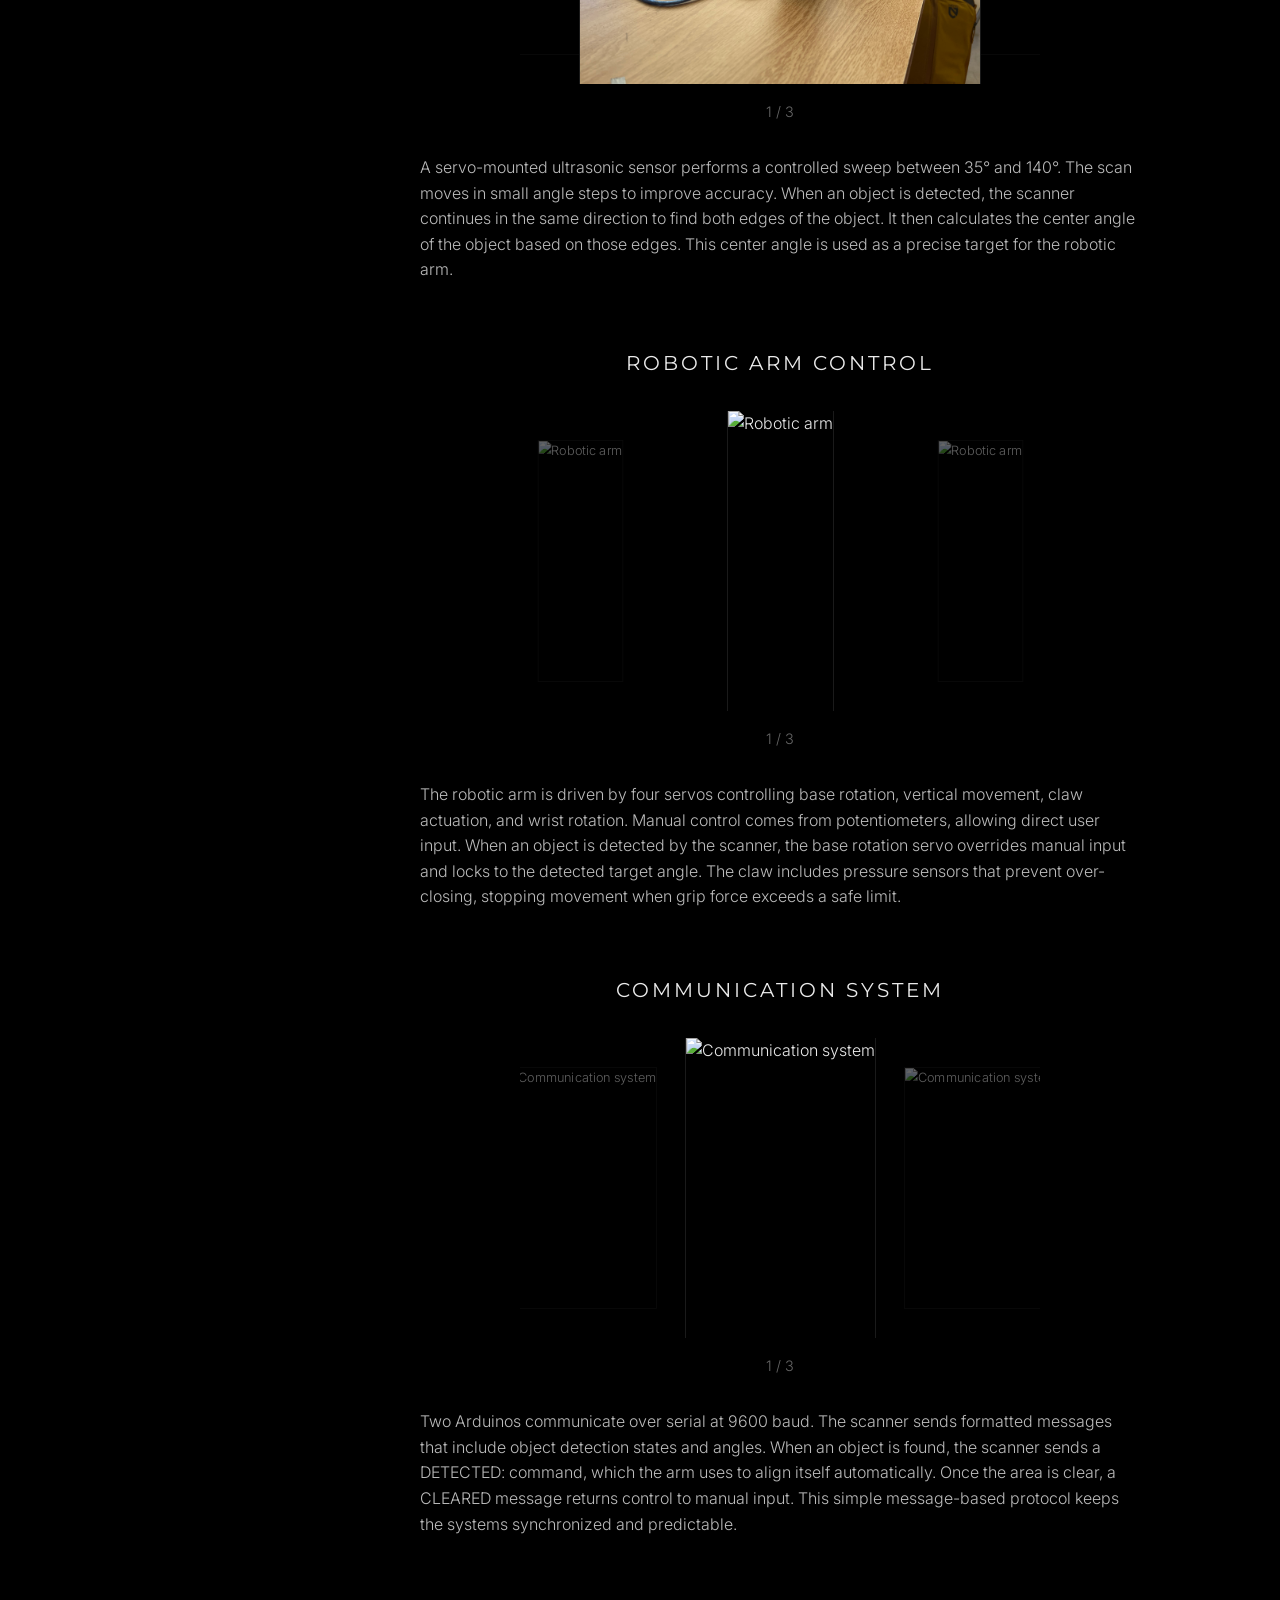
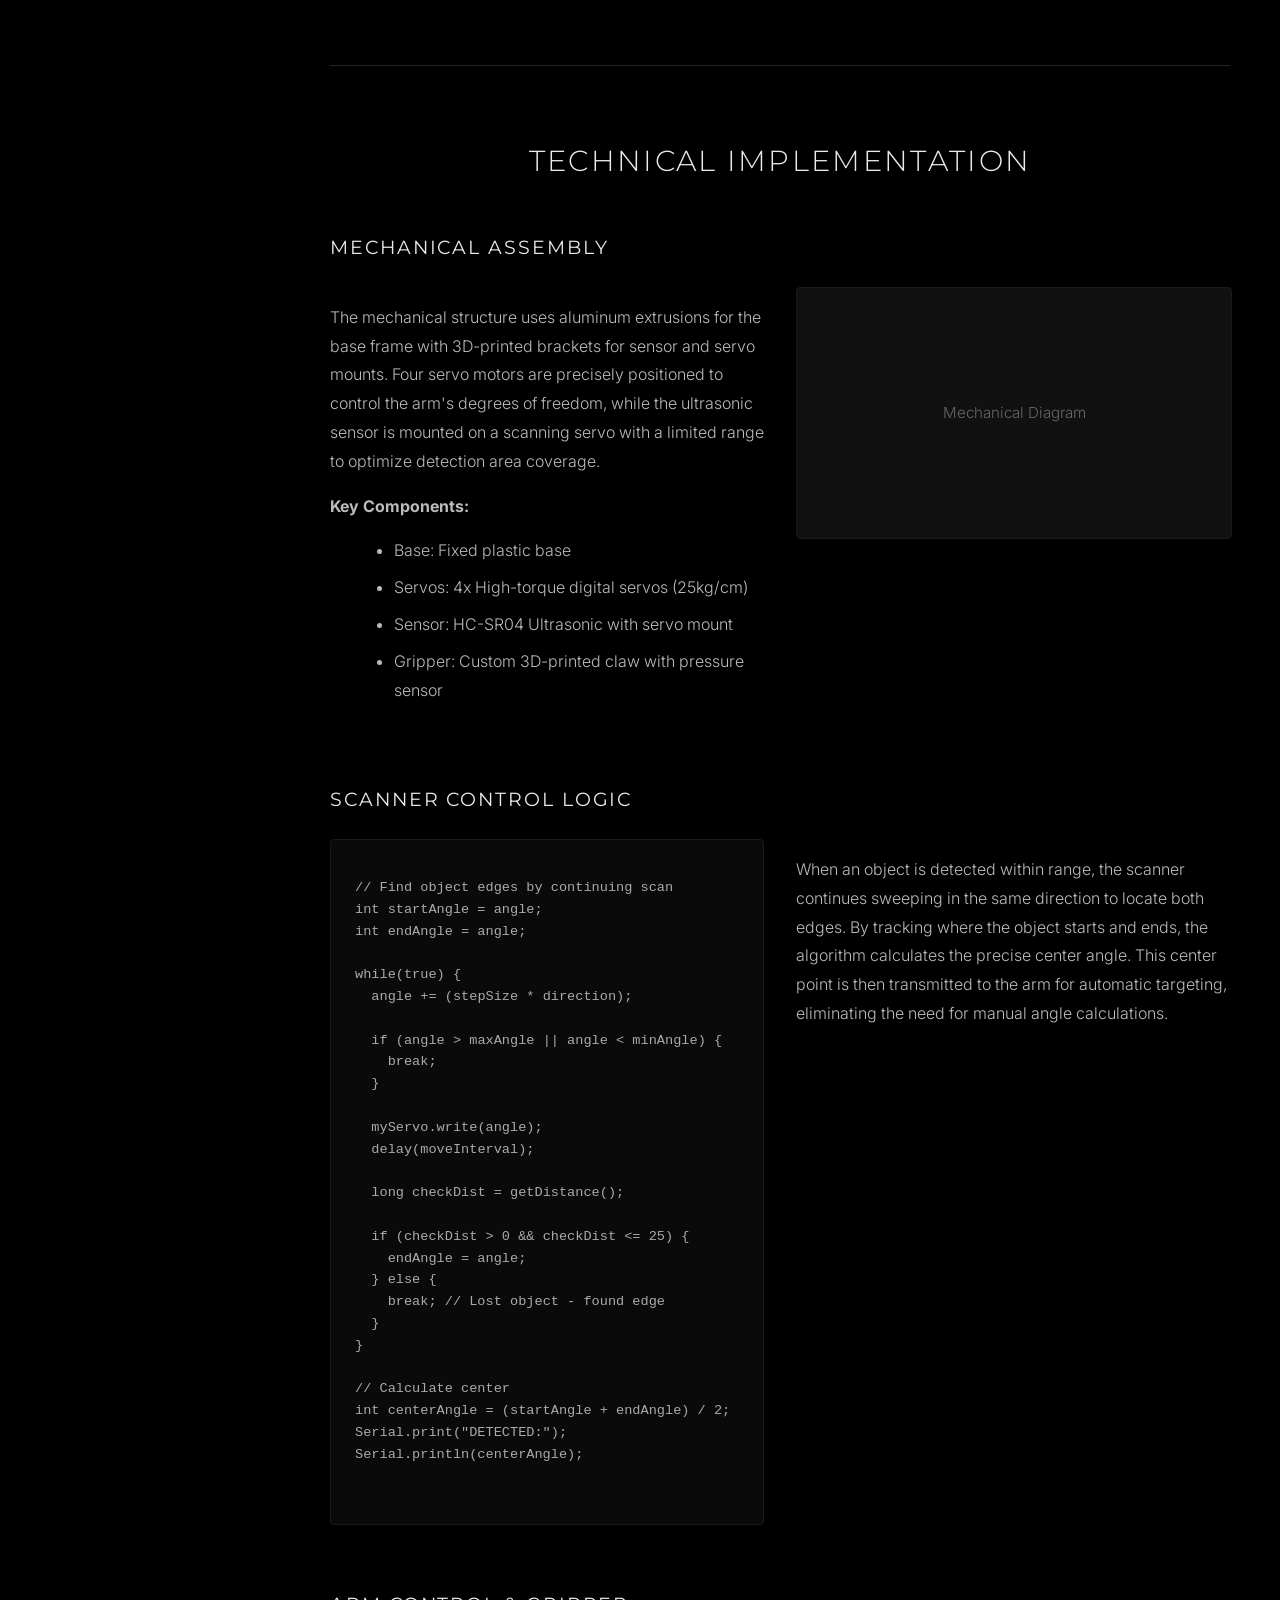
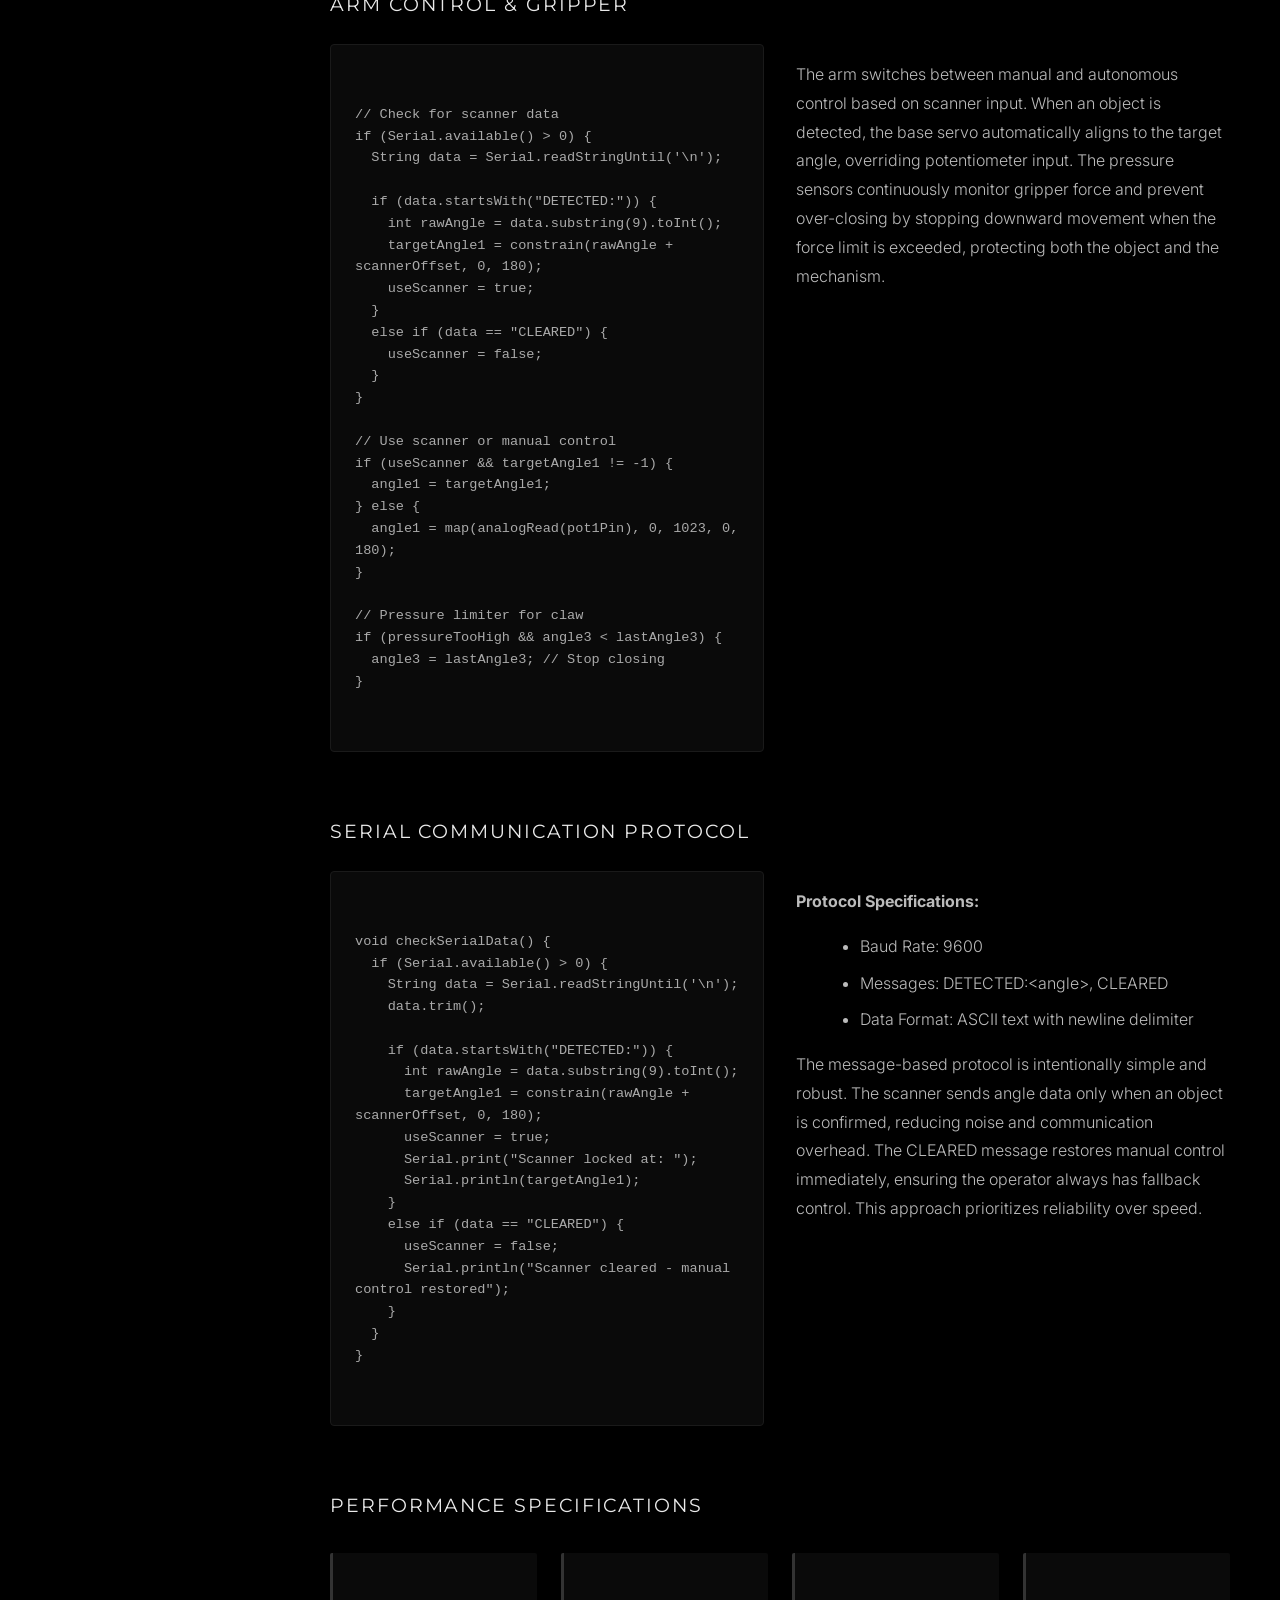
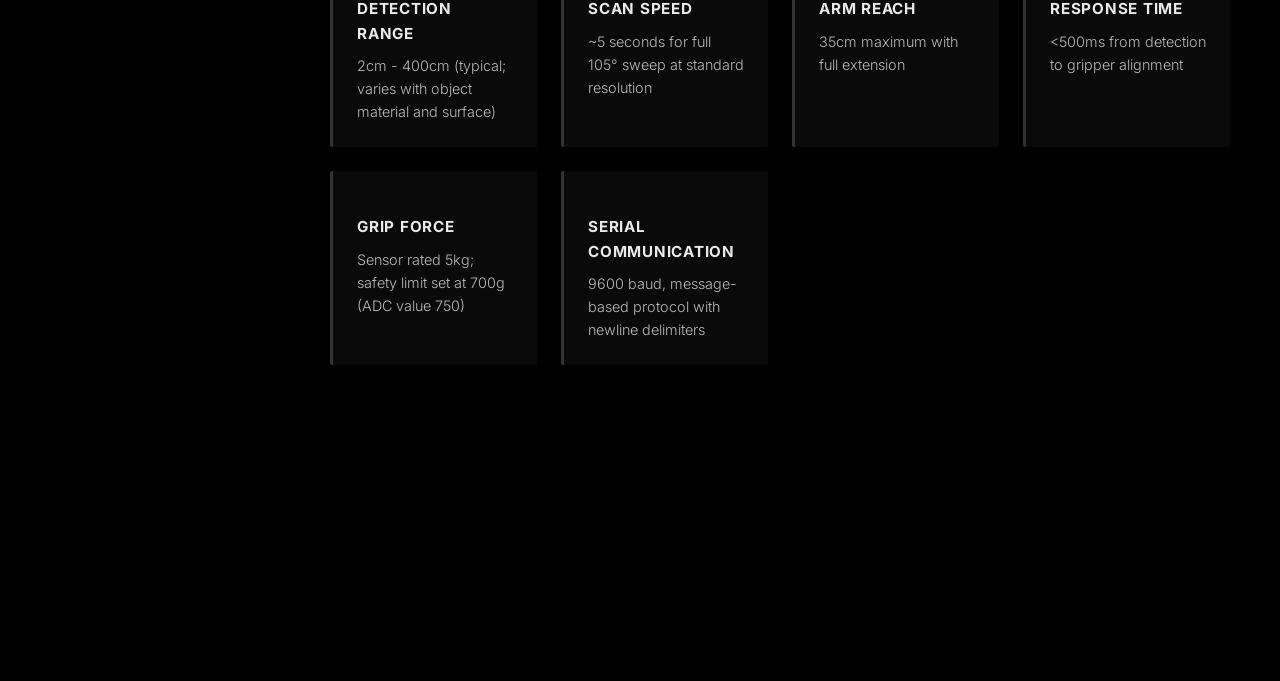
==== commit d18c673b: "Add files via upload" ====
--- a/project.html
+++ b/project.html
@@ -52,7 +52,9 @@
   <main class="project-main">
     <!-- Hero video above title -->
     <div class="hero-media-large">
-      <video id="heroVideo" src="IMG_5334.MOV" autoplay muted playsinline></video>
+      <video id="heroVideo" autoplay muted playsinline>
+        <source src="IMG_5334.mp4" type="video/mp4">
+        <video>
       <button id="replayBtn">Replay</button>
     </div>
 
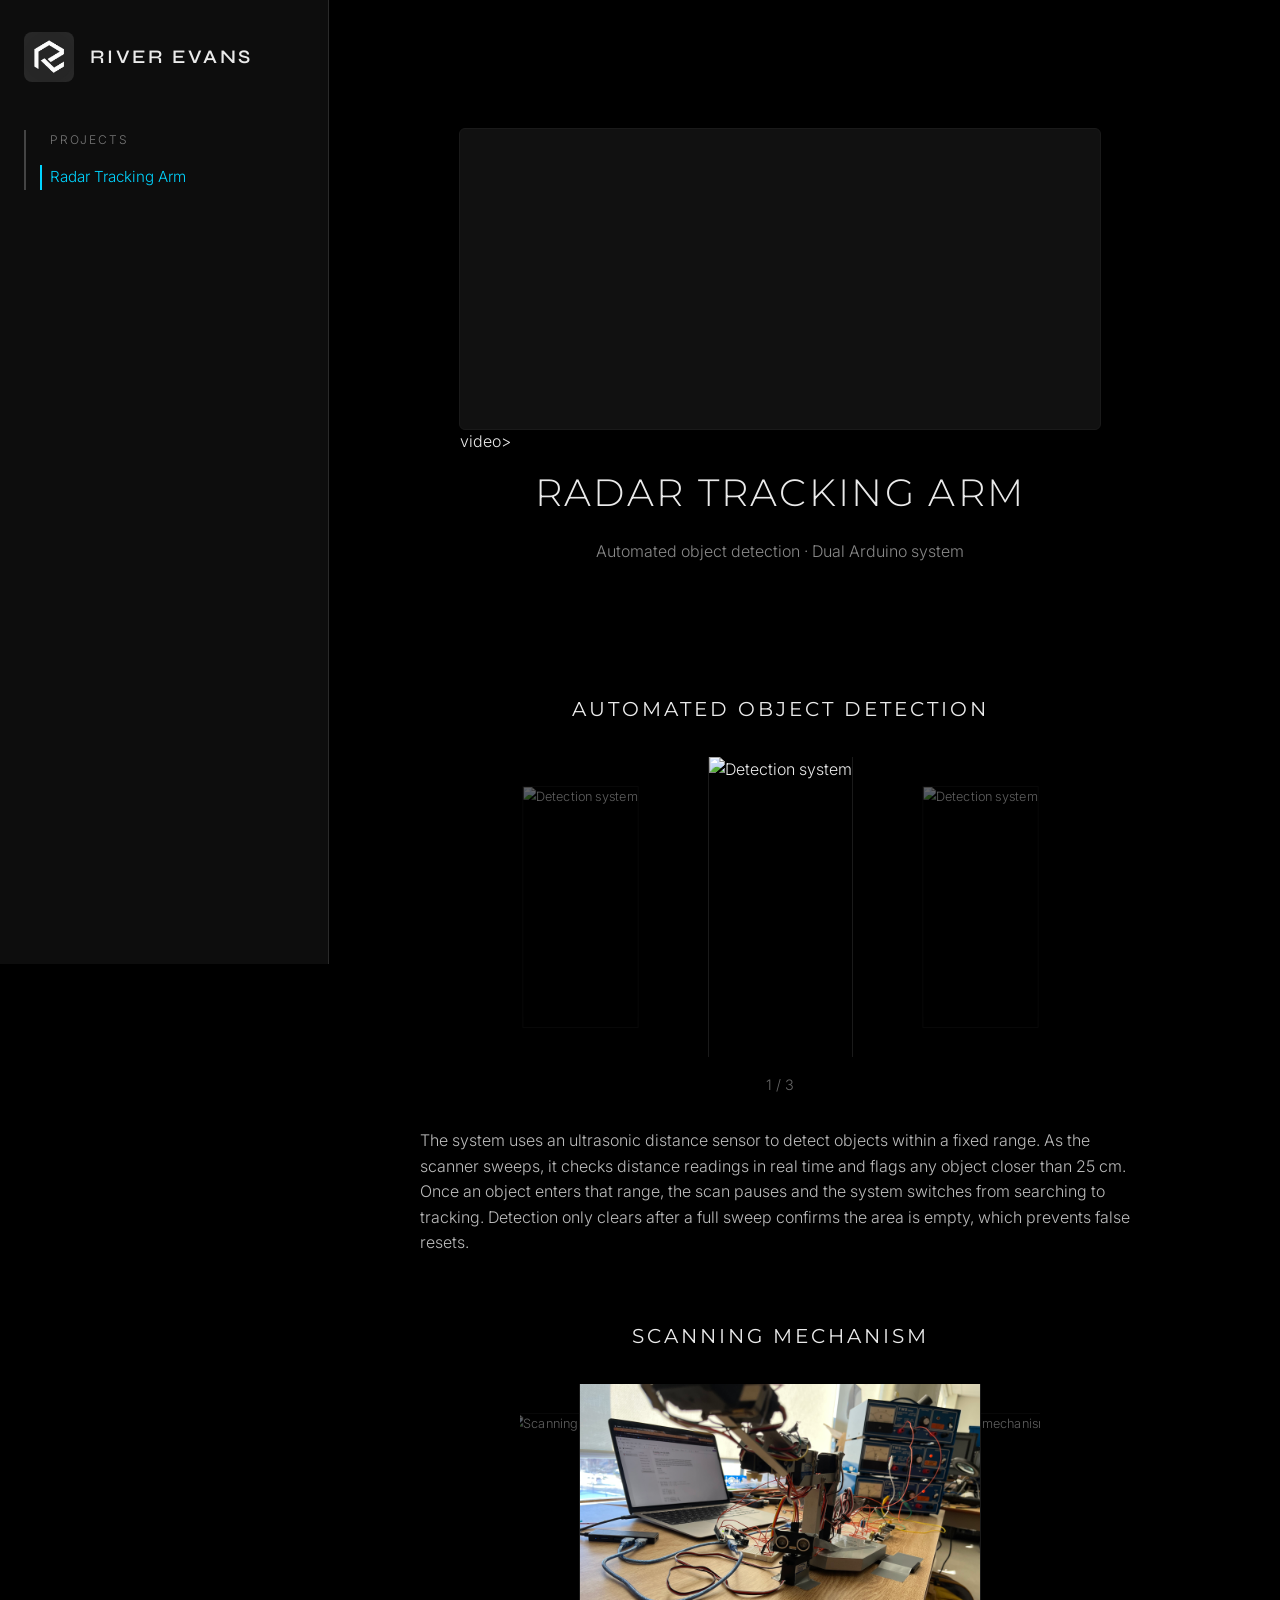
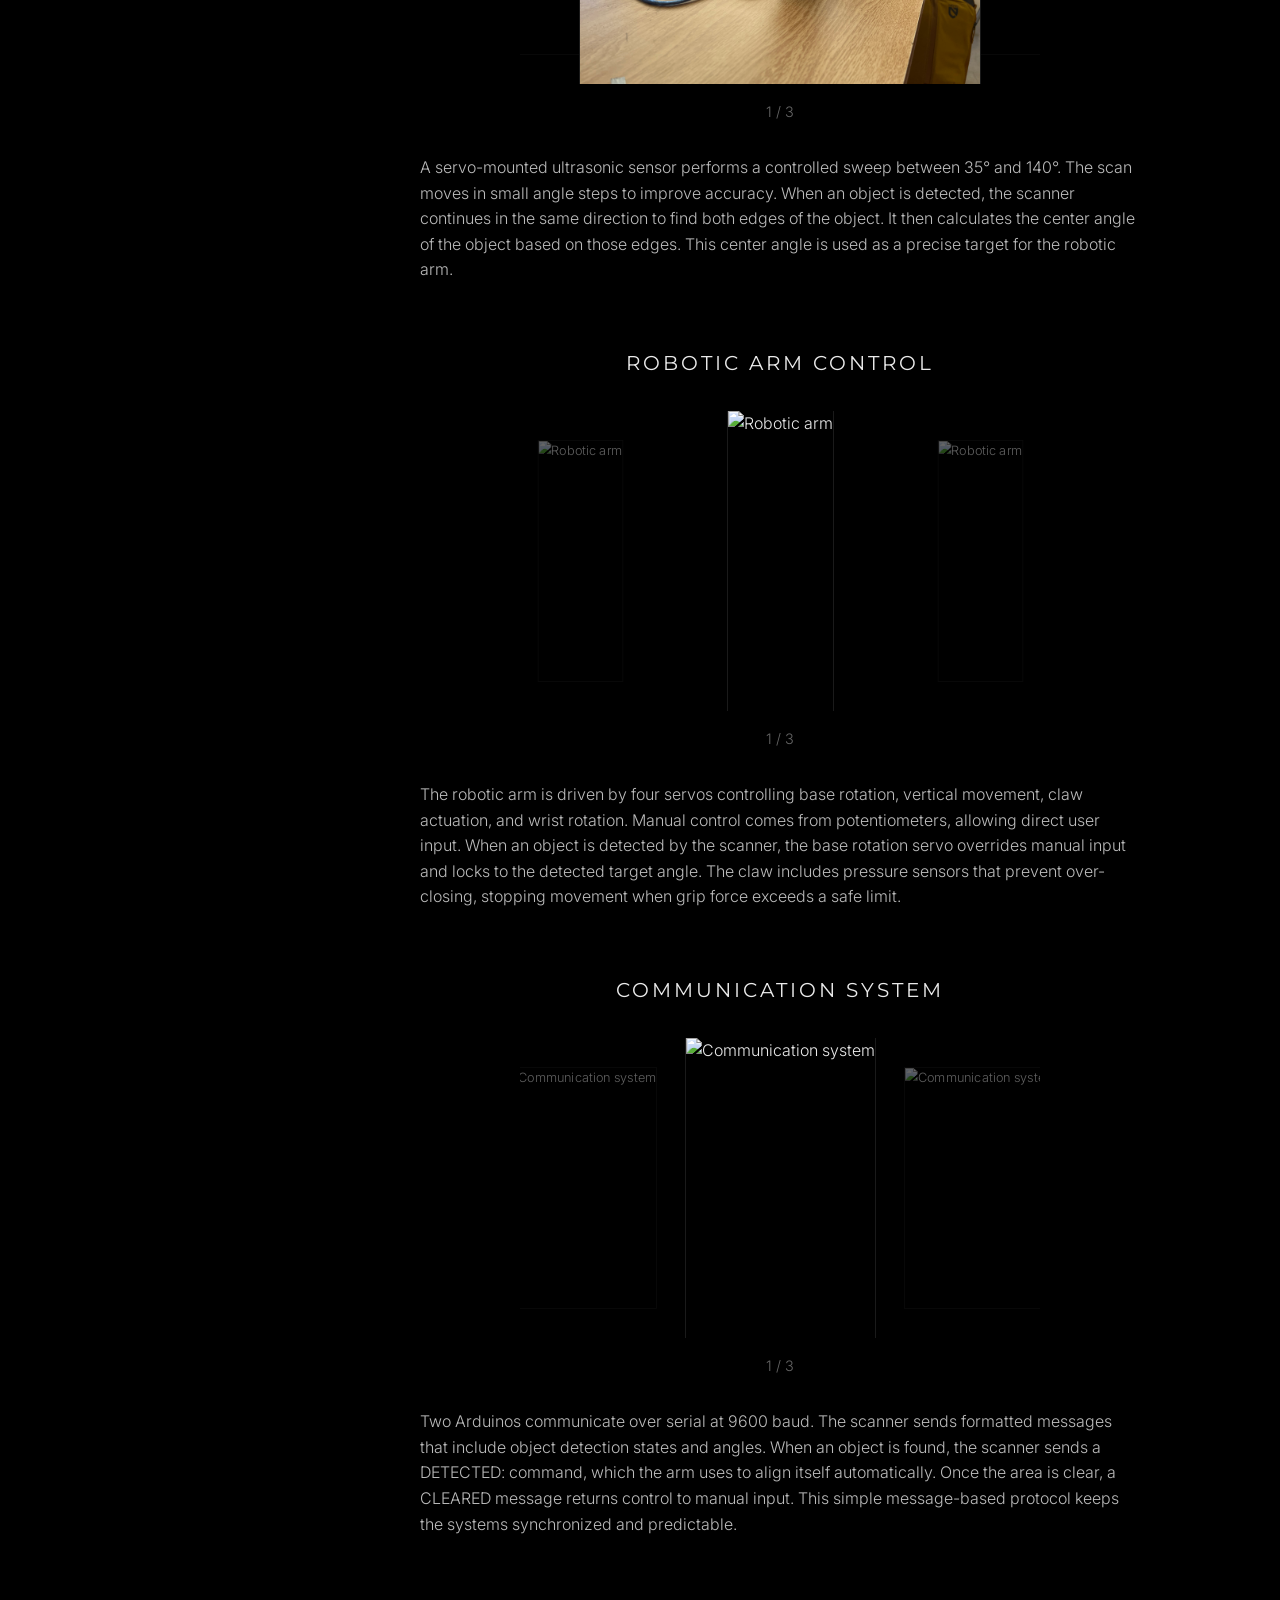
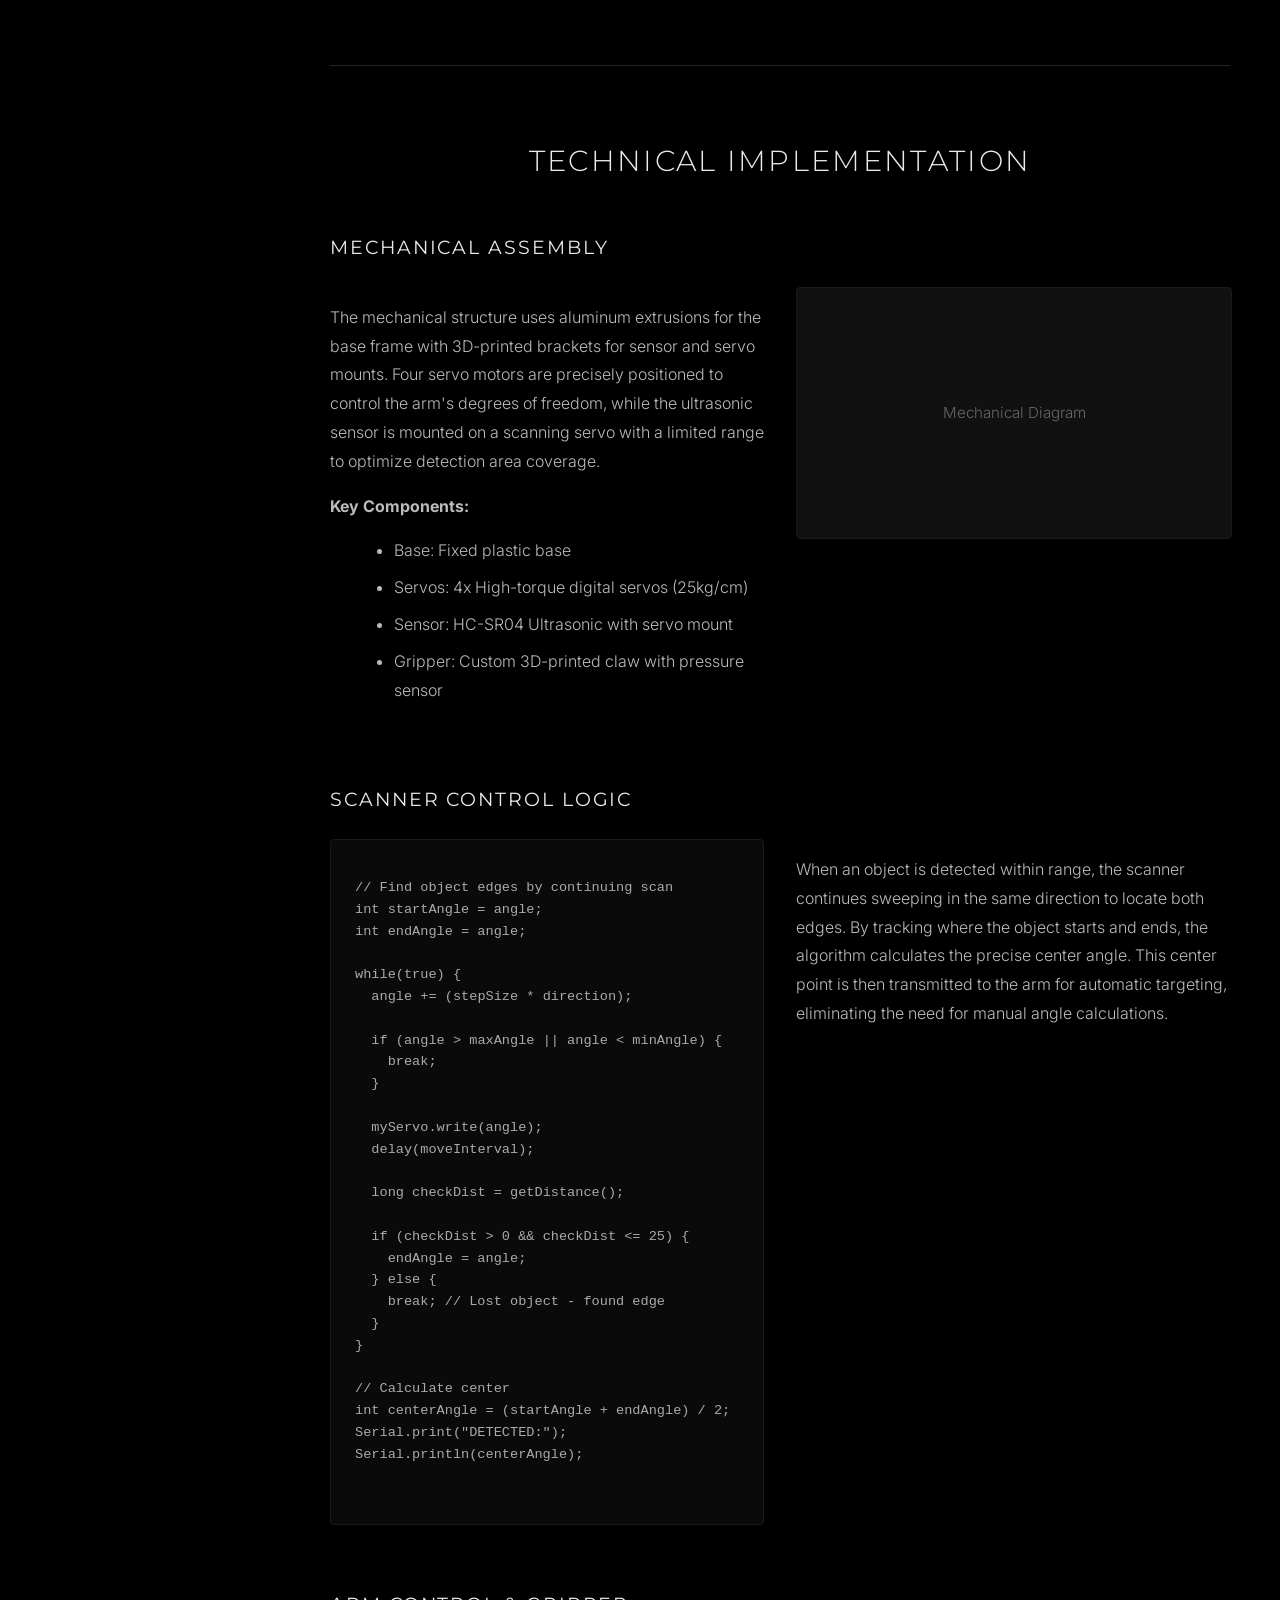
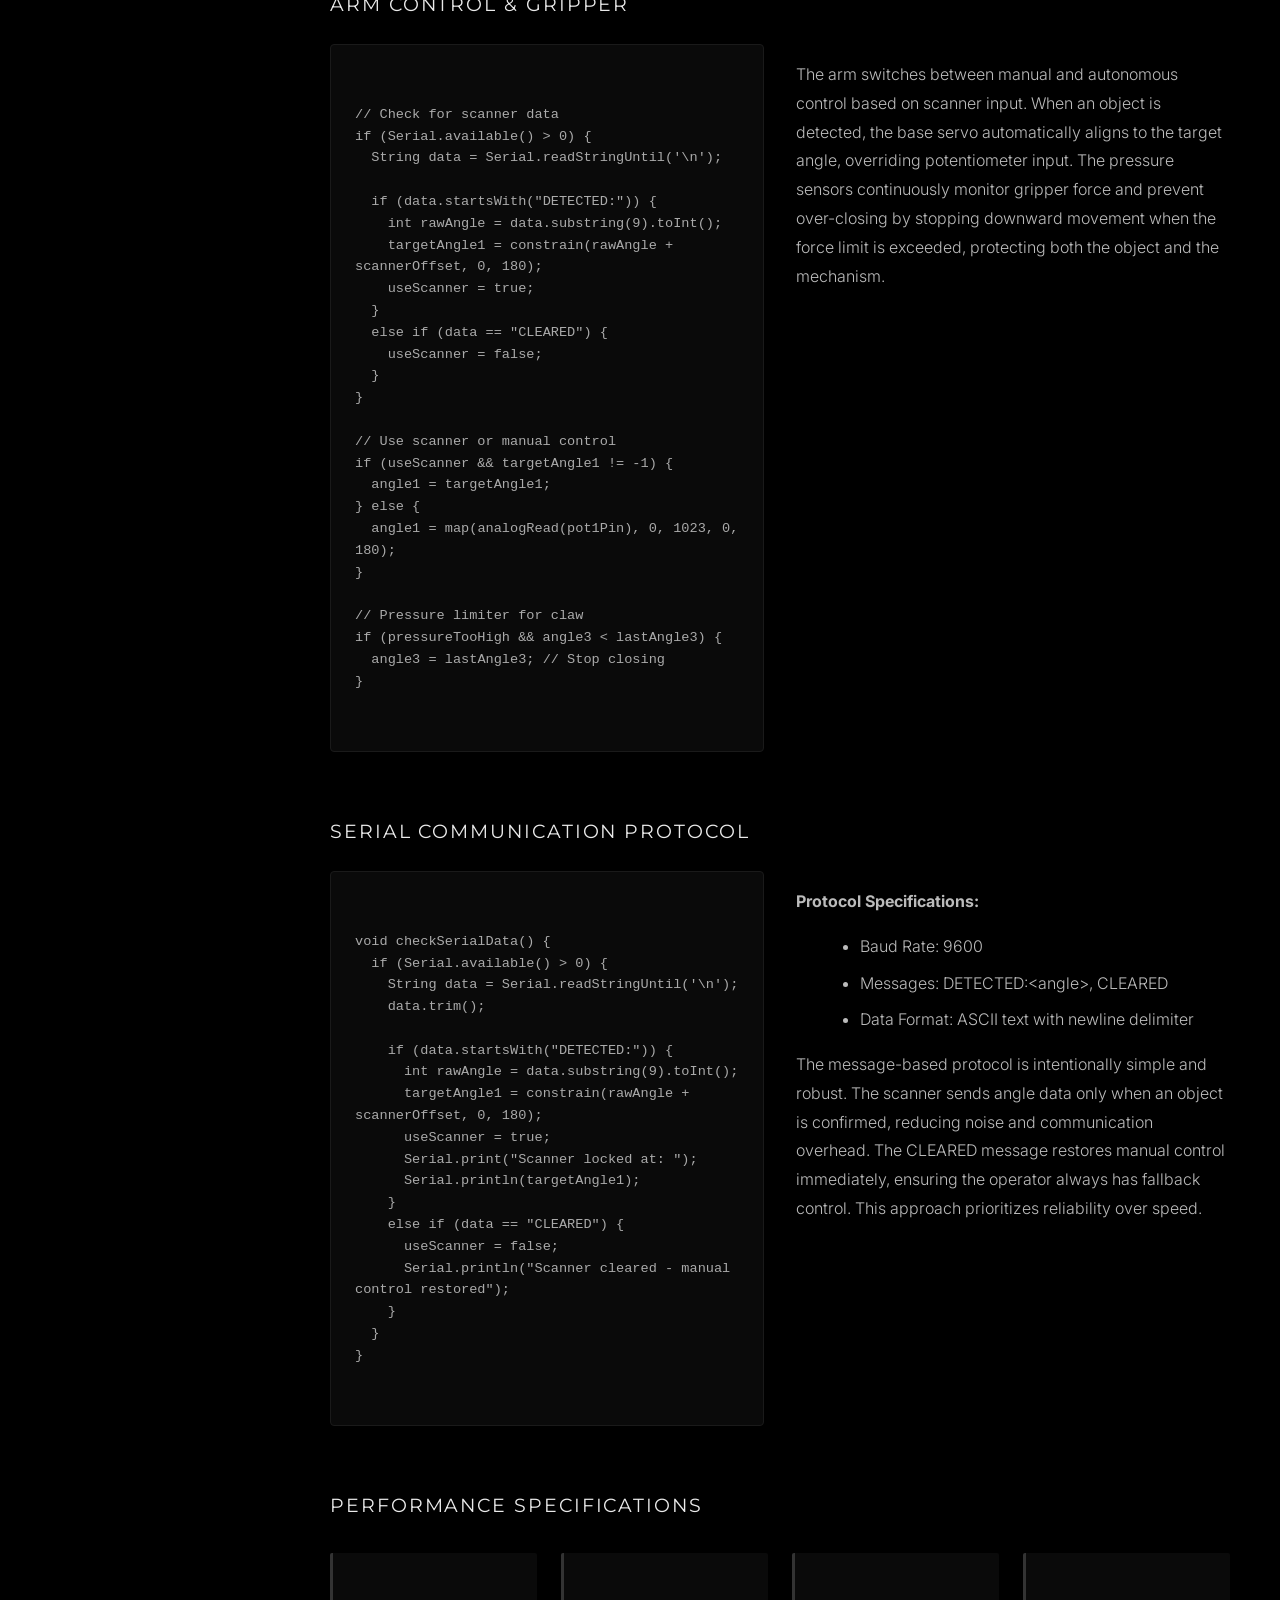
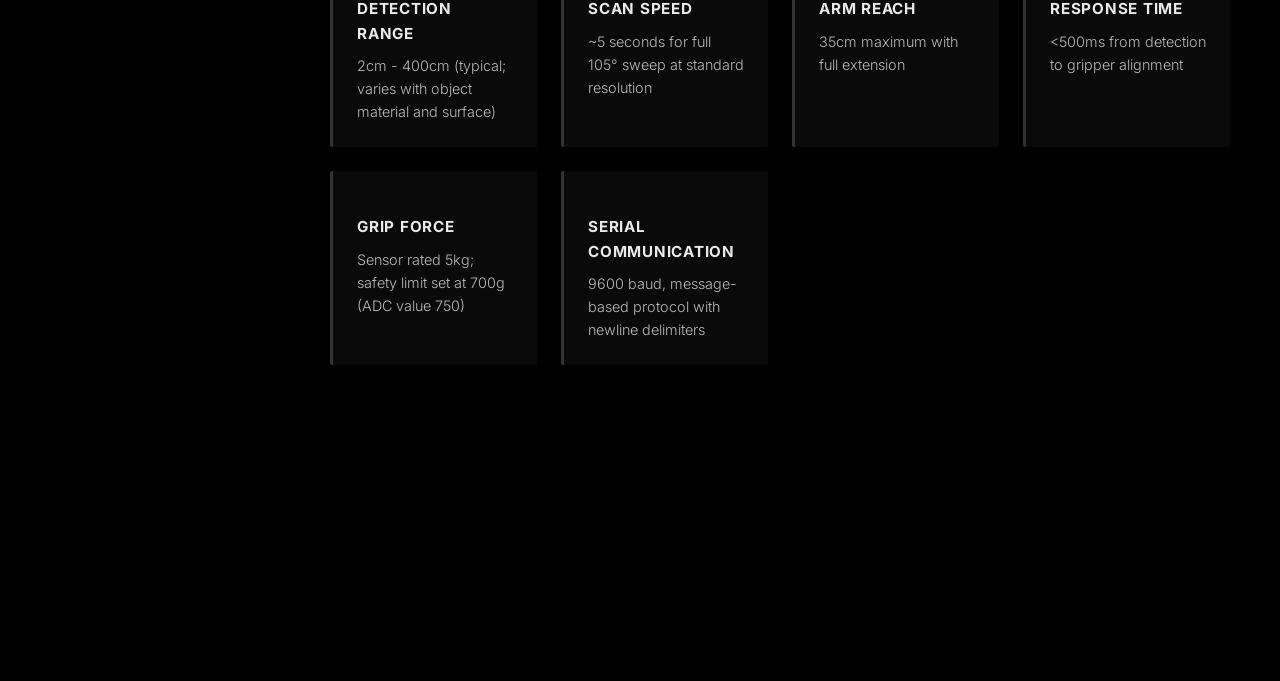
==== commit e599feb5: "Update project.html" ====
--- a/project.html
+++ b/project.html
@@ -54,7 +54,7 @@
     <div class="hero-media-large">
       <video id="heroVideo" autoplay muted playsinline>
         <source src="IMG_5334.mp4" type="video/mp4">
-        <video>
+      </video>video>
       <button id="replayBtn">Replay</button>
     </div>
 
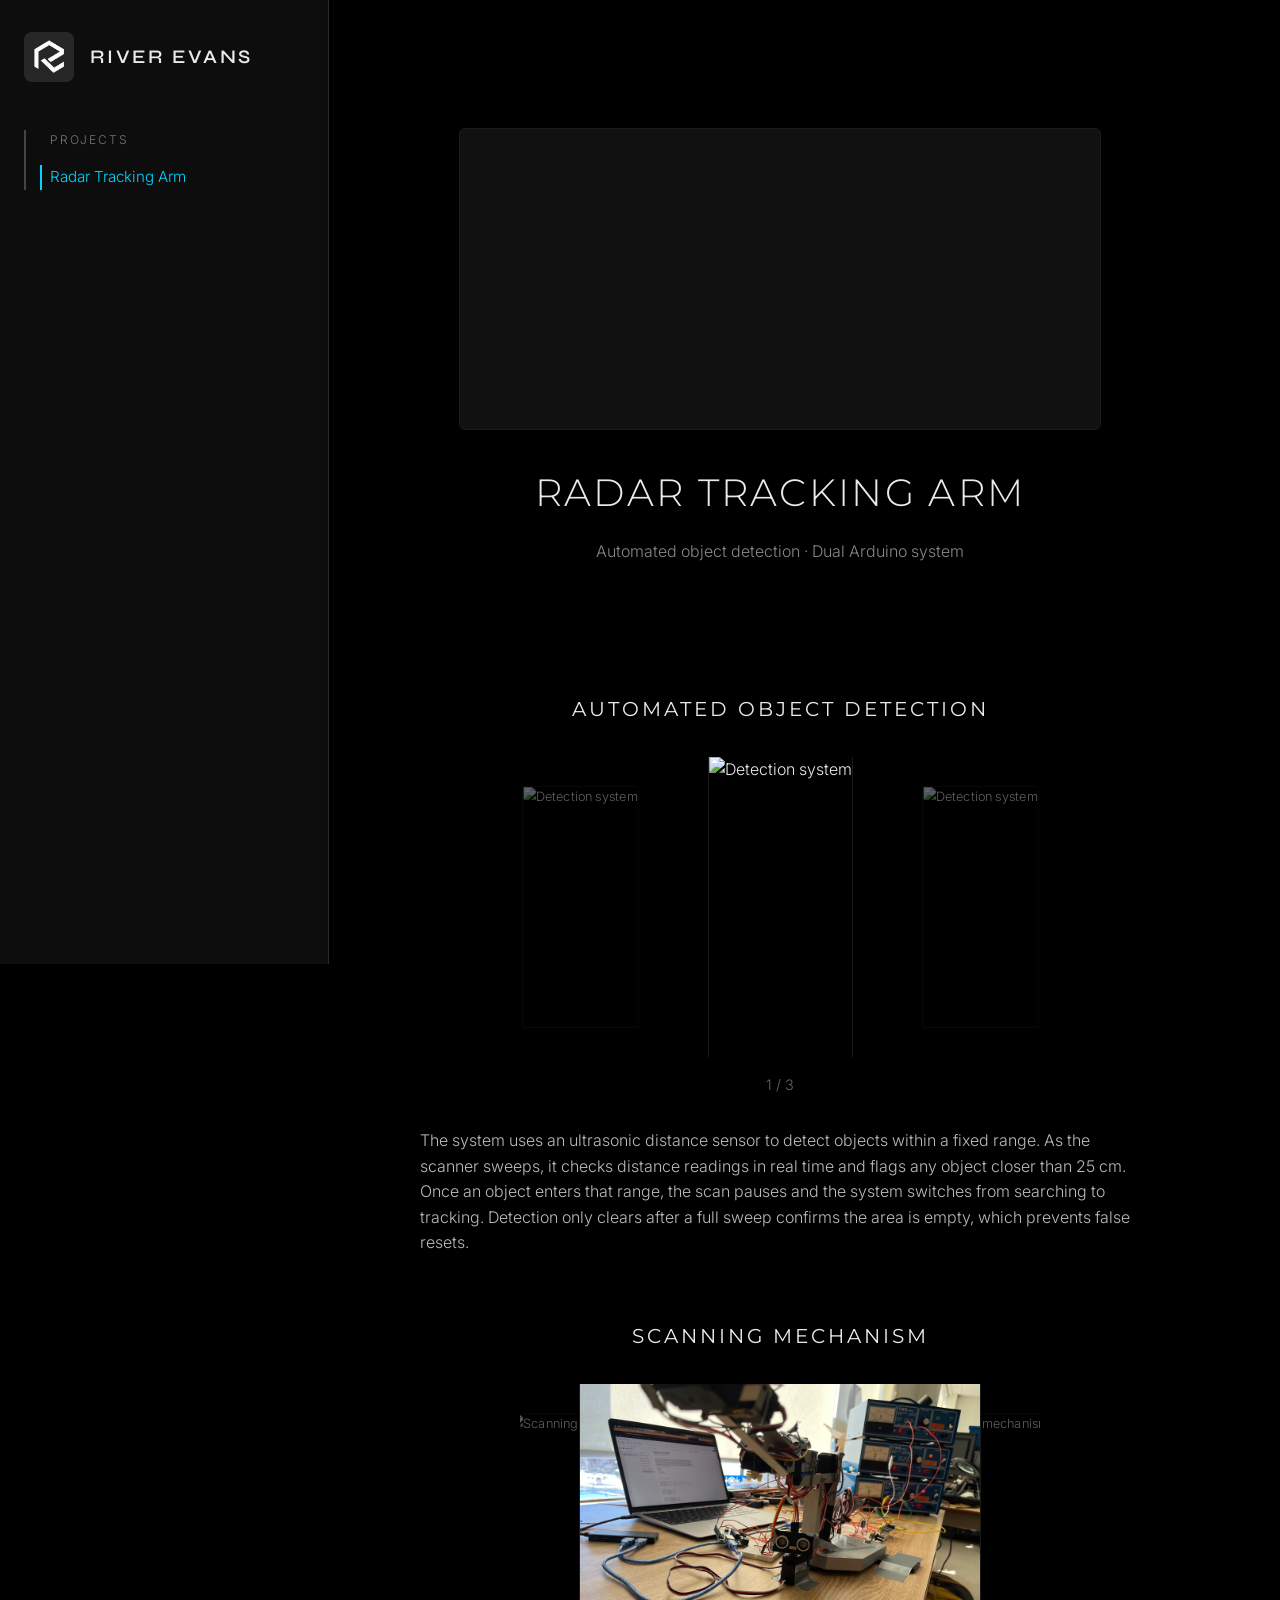
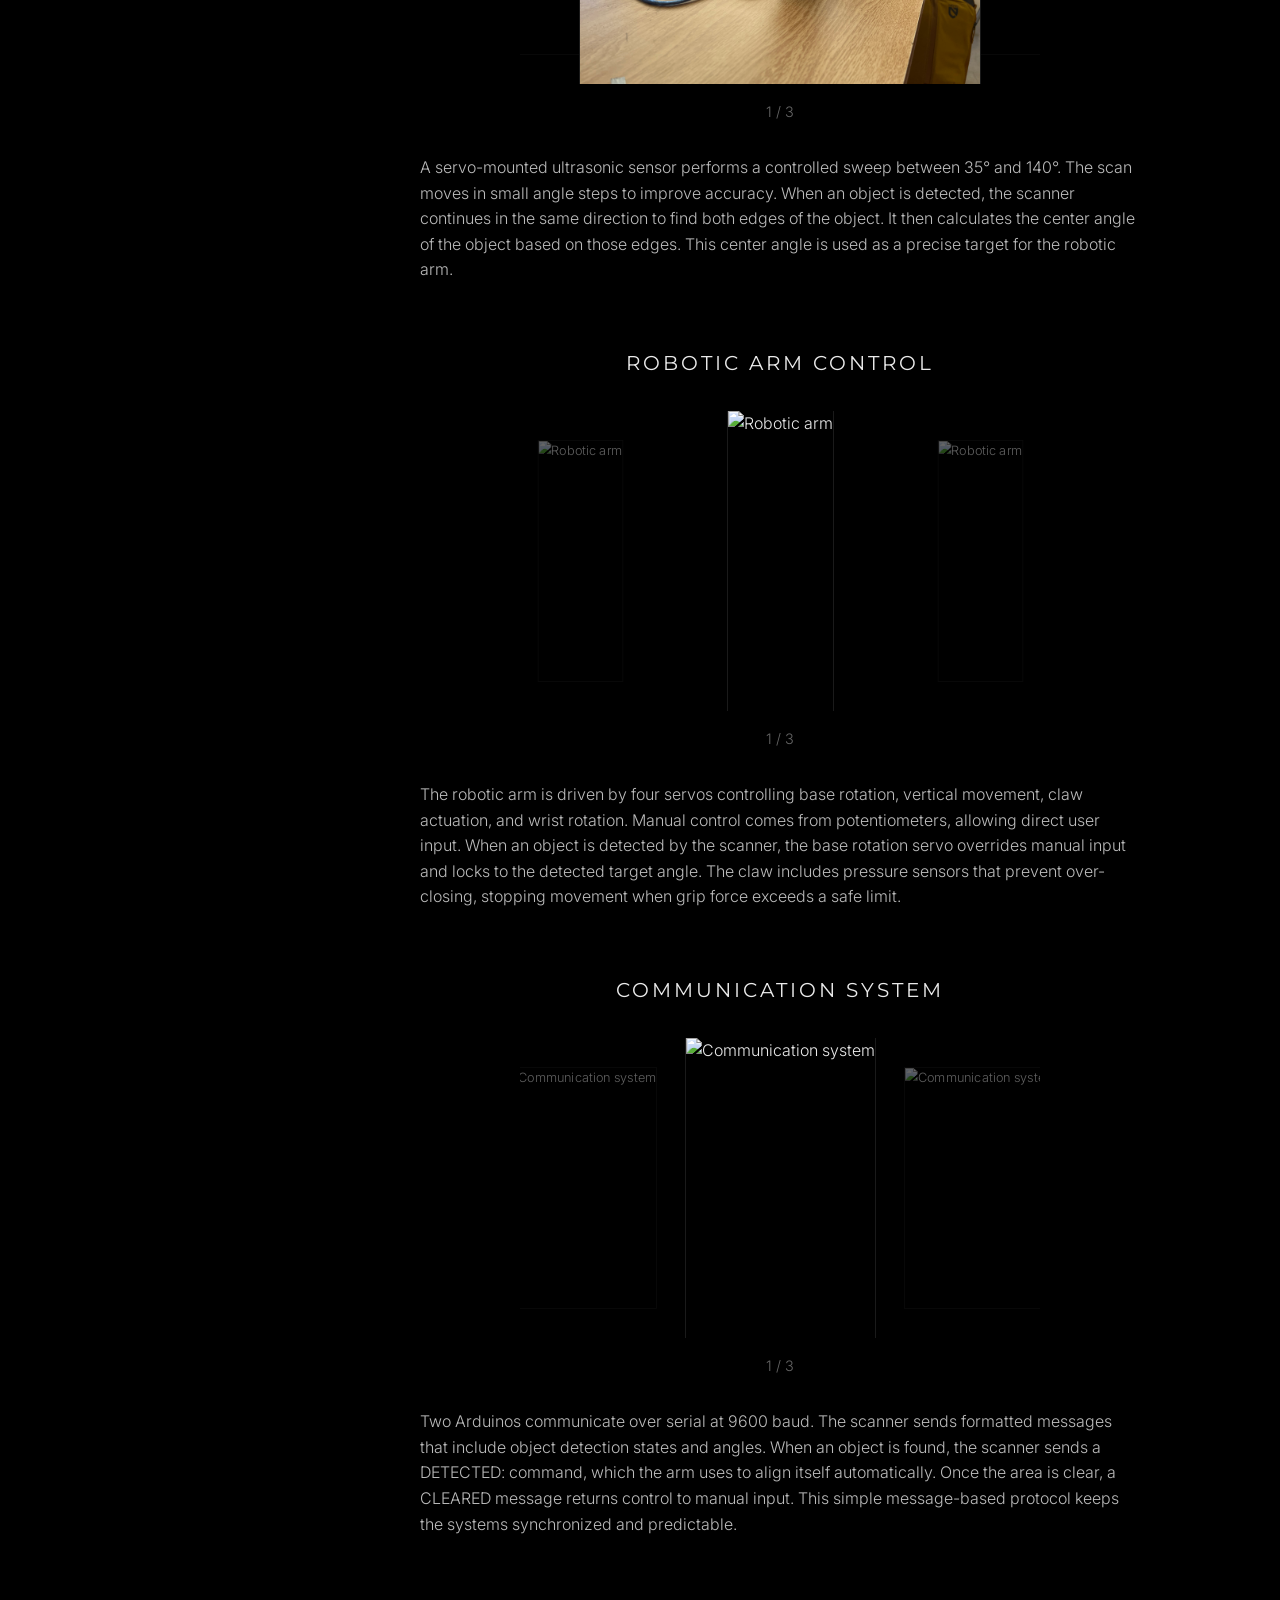
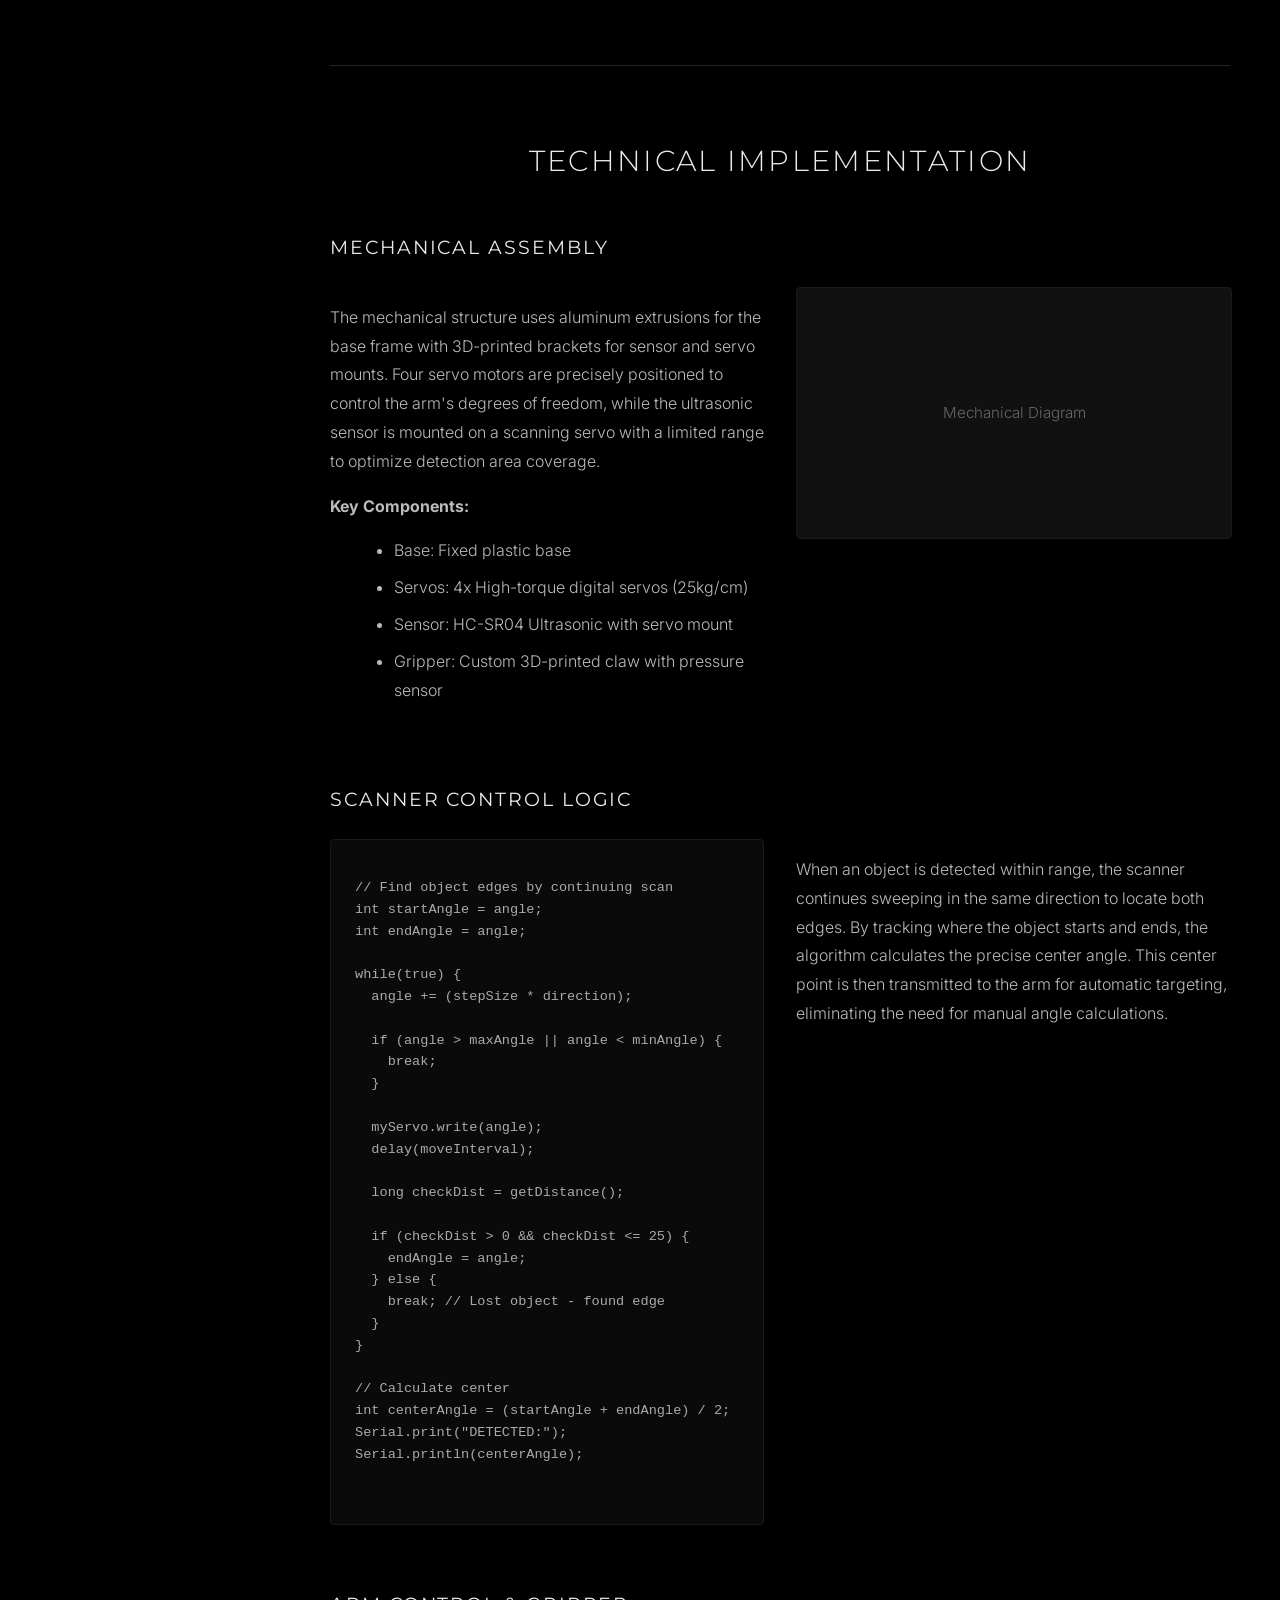
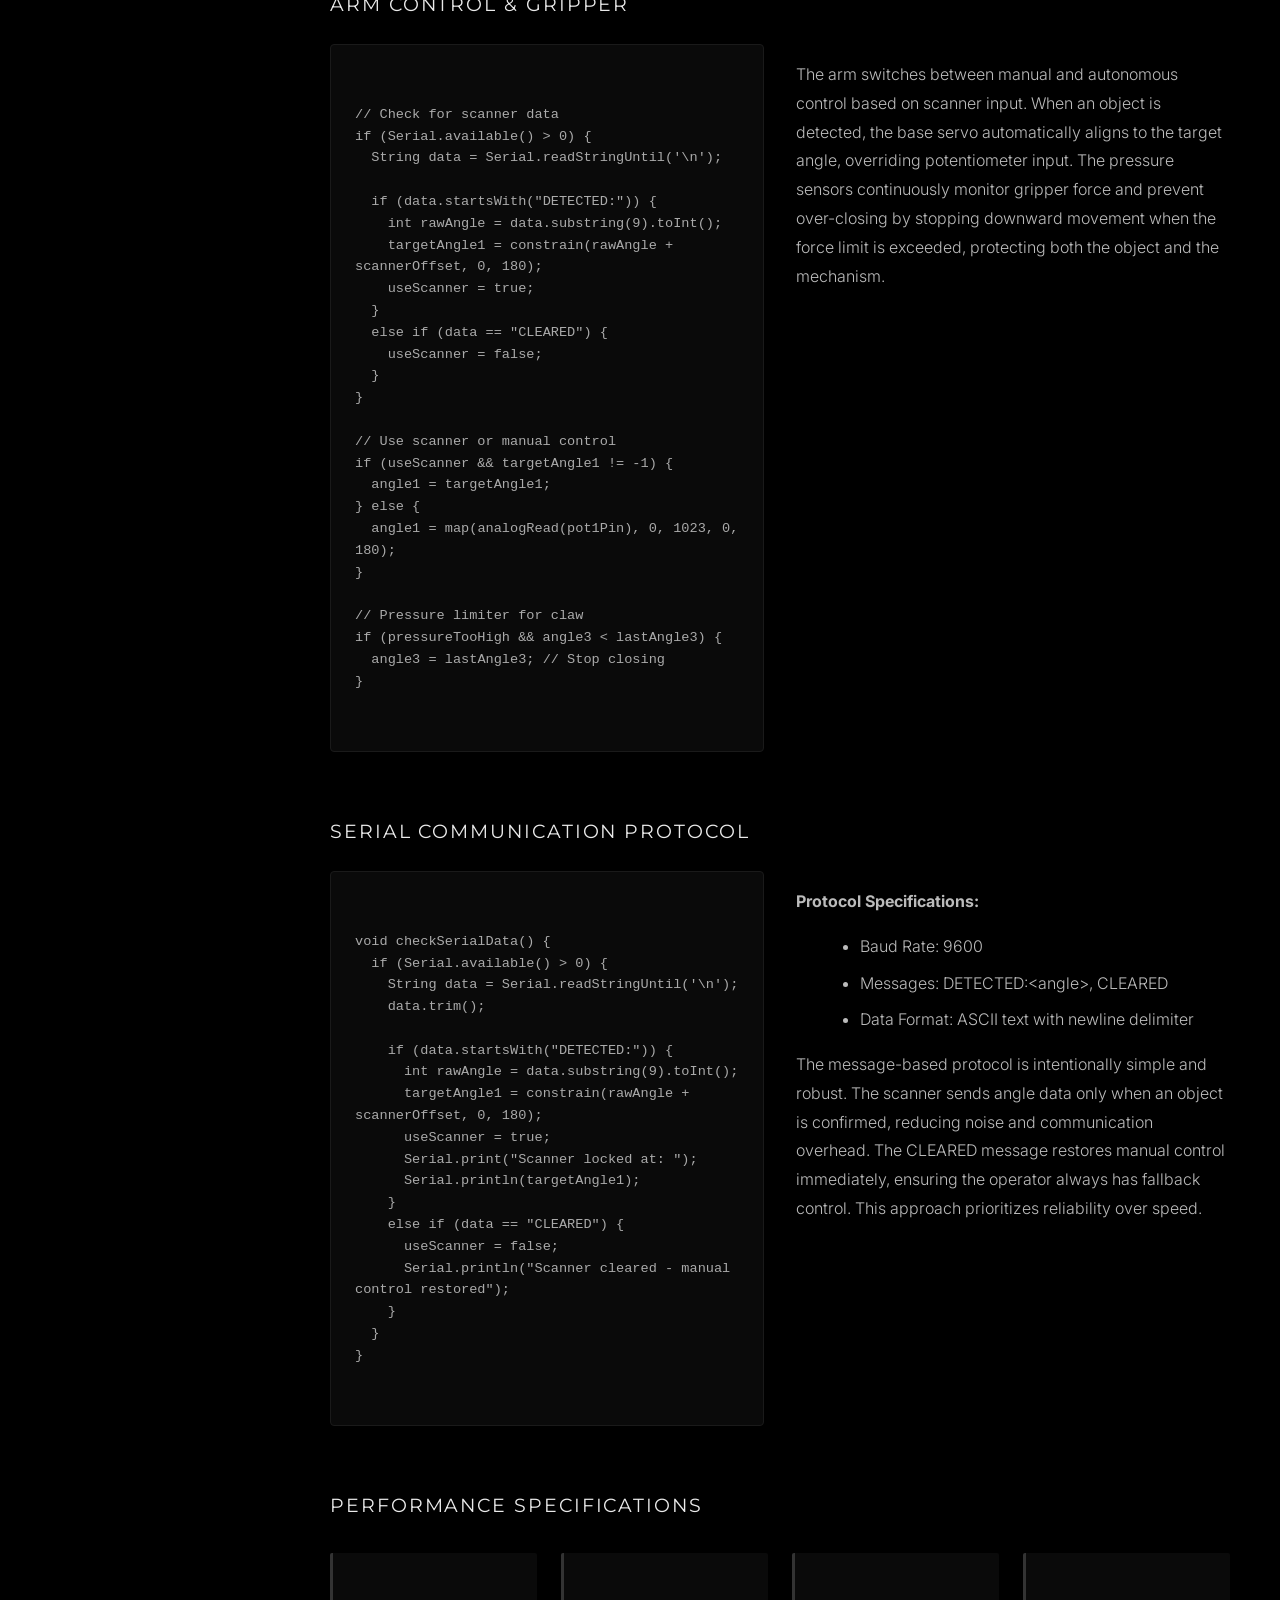
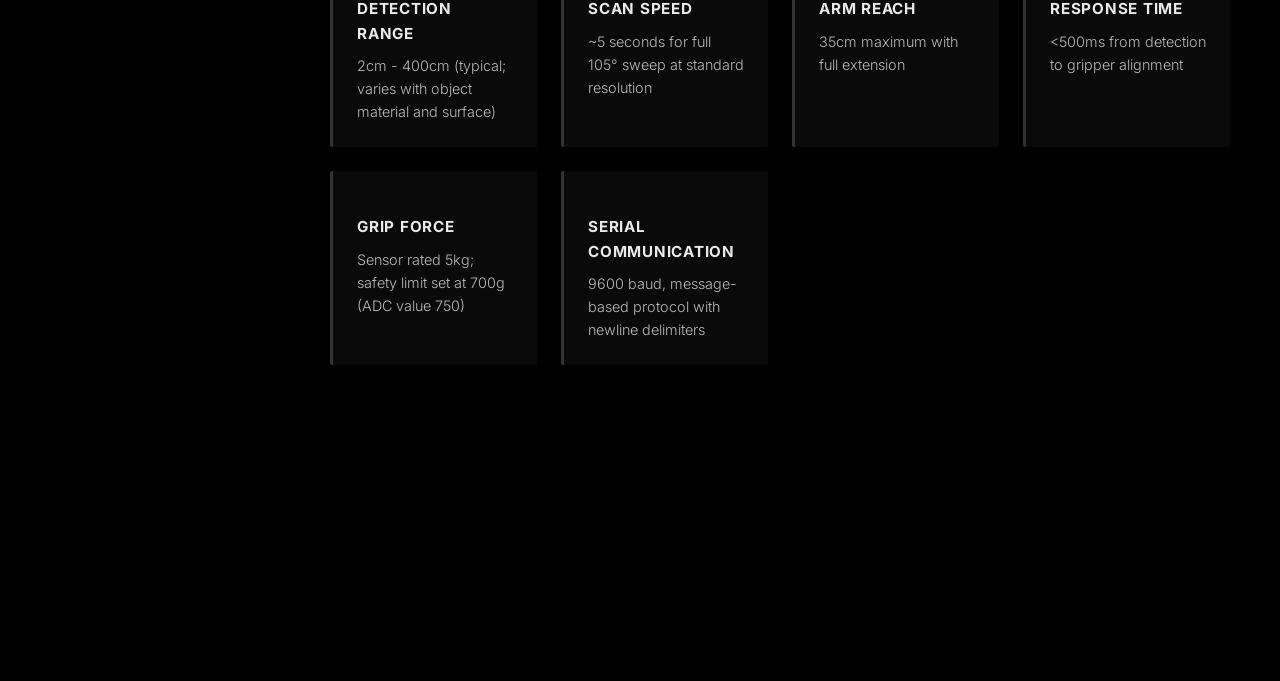
==== commit 45c65beb: "Update project.html" ====
--- a/project.html
+++ b/project.html
@@ -54,7 +54,7 @@
     <div class="hero-media-large">
       <video id="heroVideo" autoplay muted playsinline>
         <source src="IMG_5334.mp4" type="video/mp4">
-      </video>video>
+      </video>
       <button id="replayBtn">Replay</button>
     </div>
 
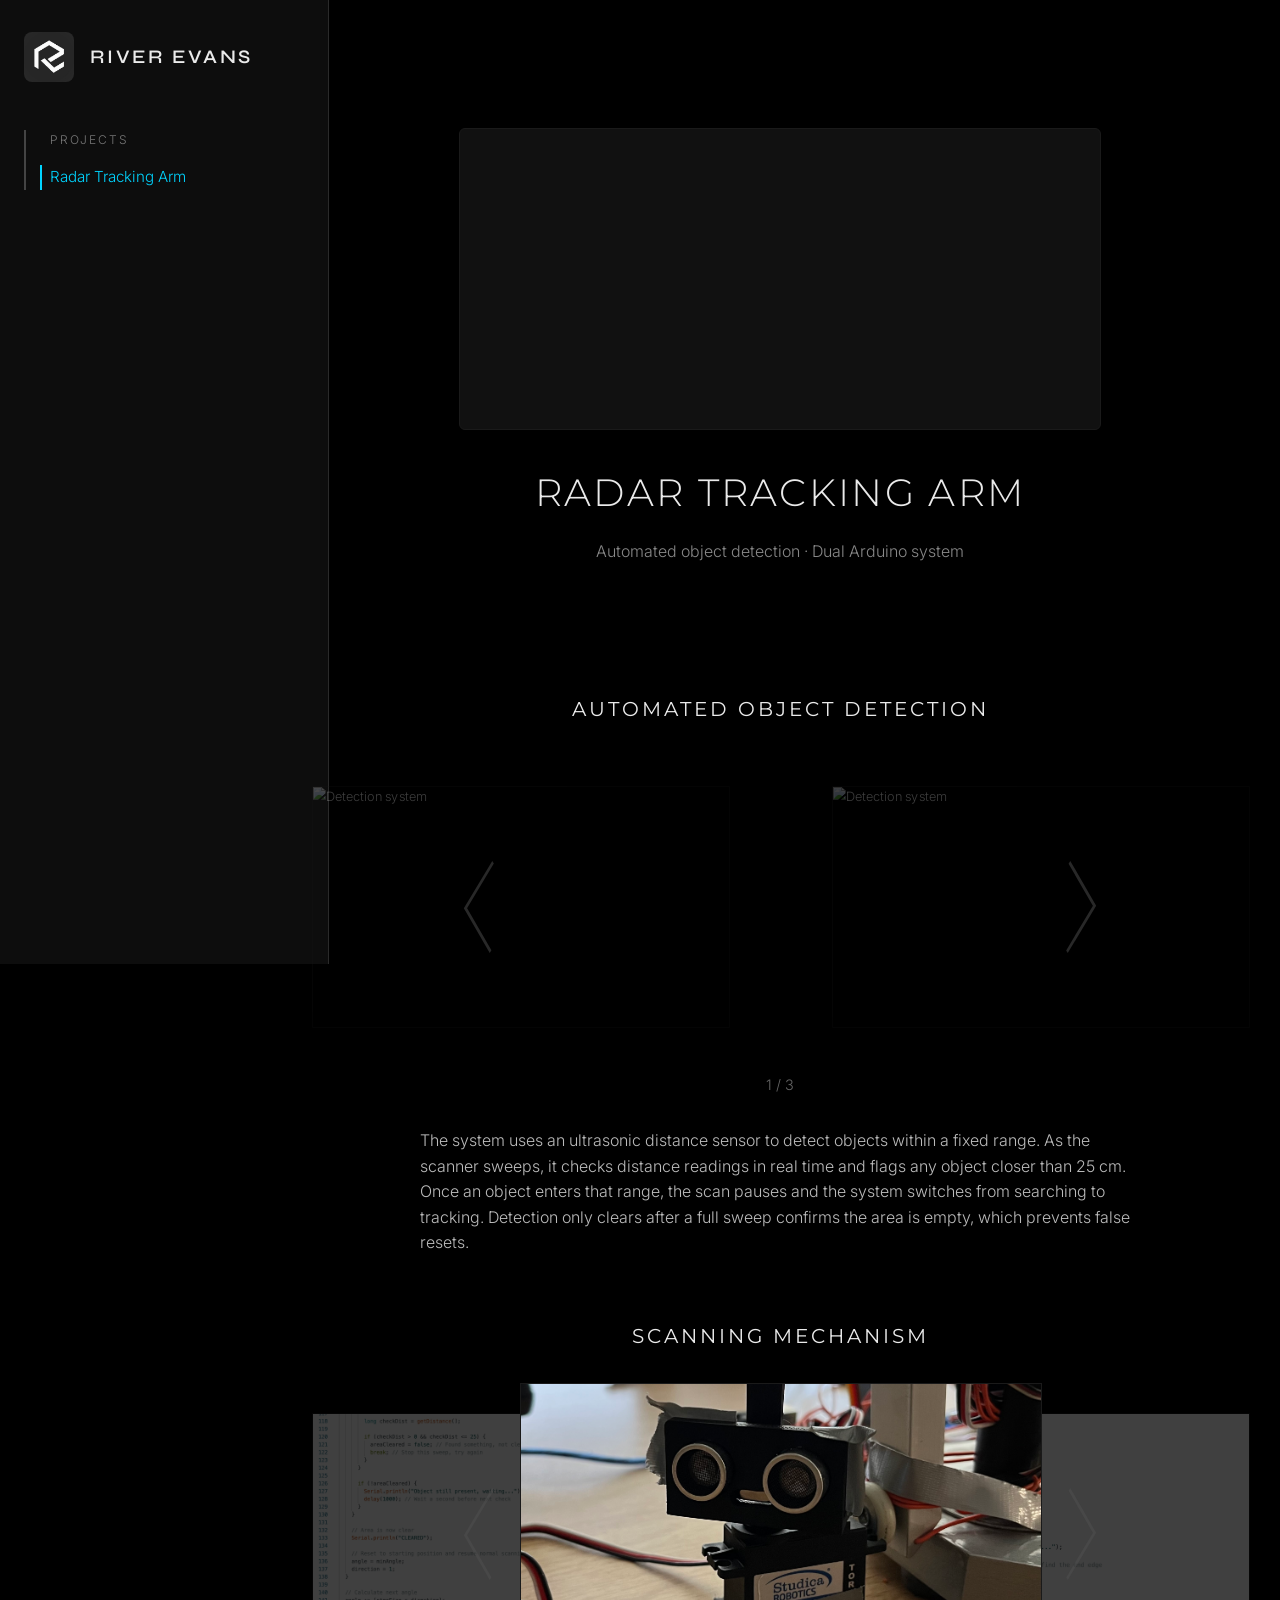
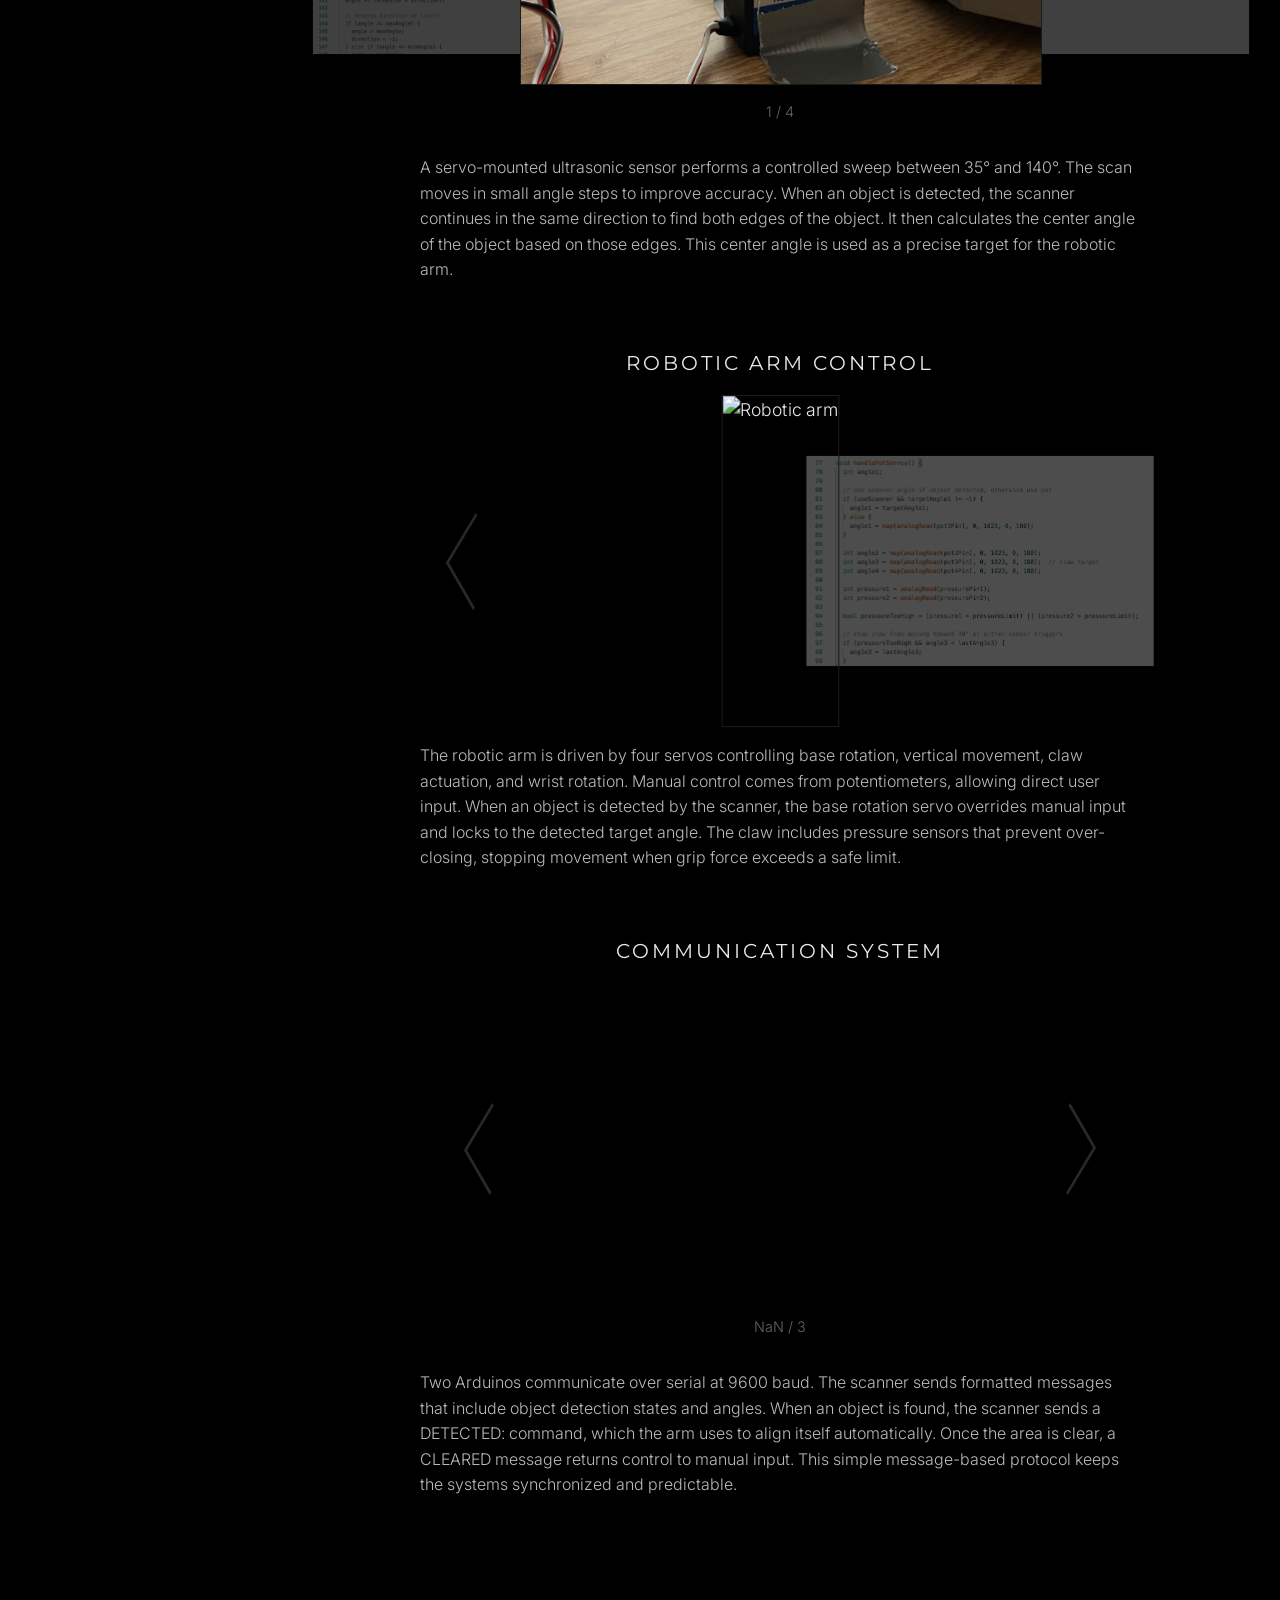
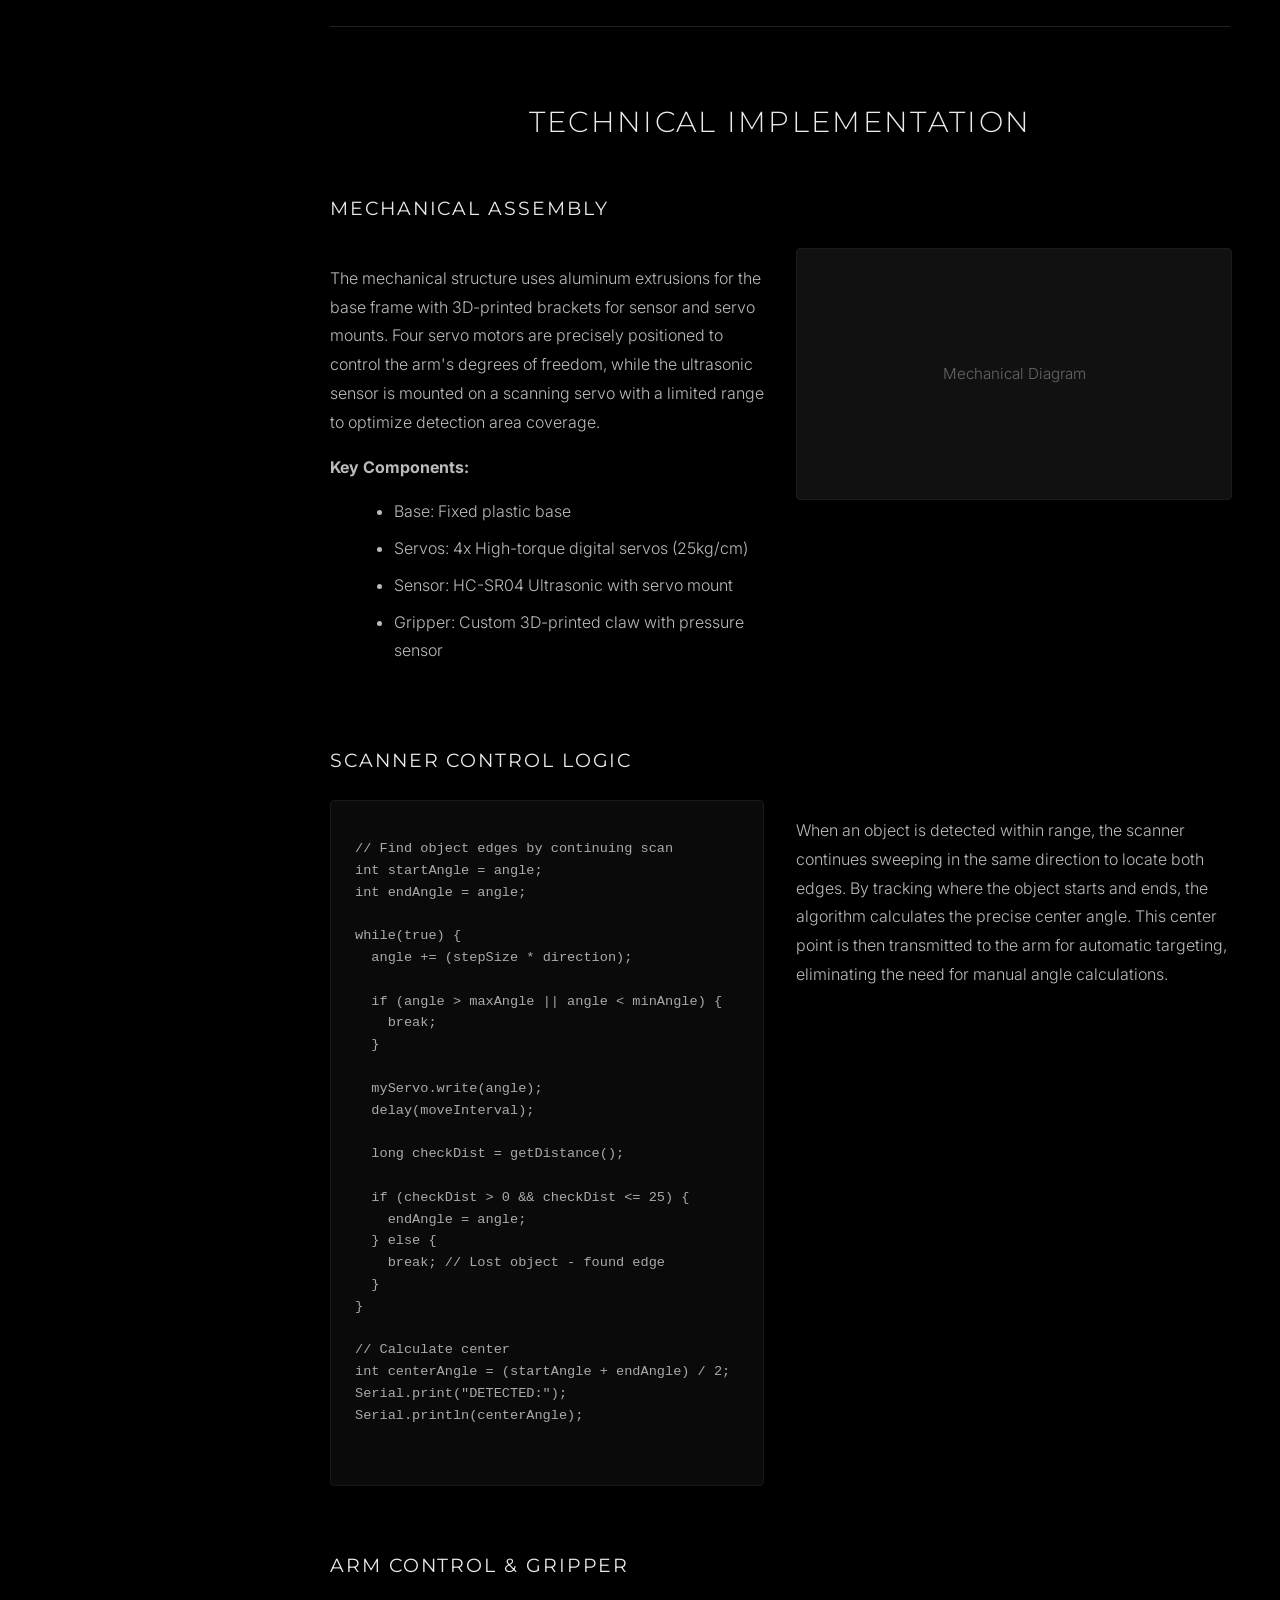
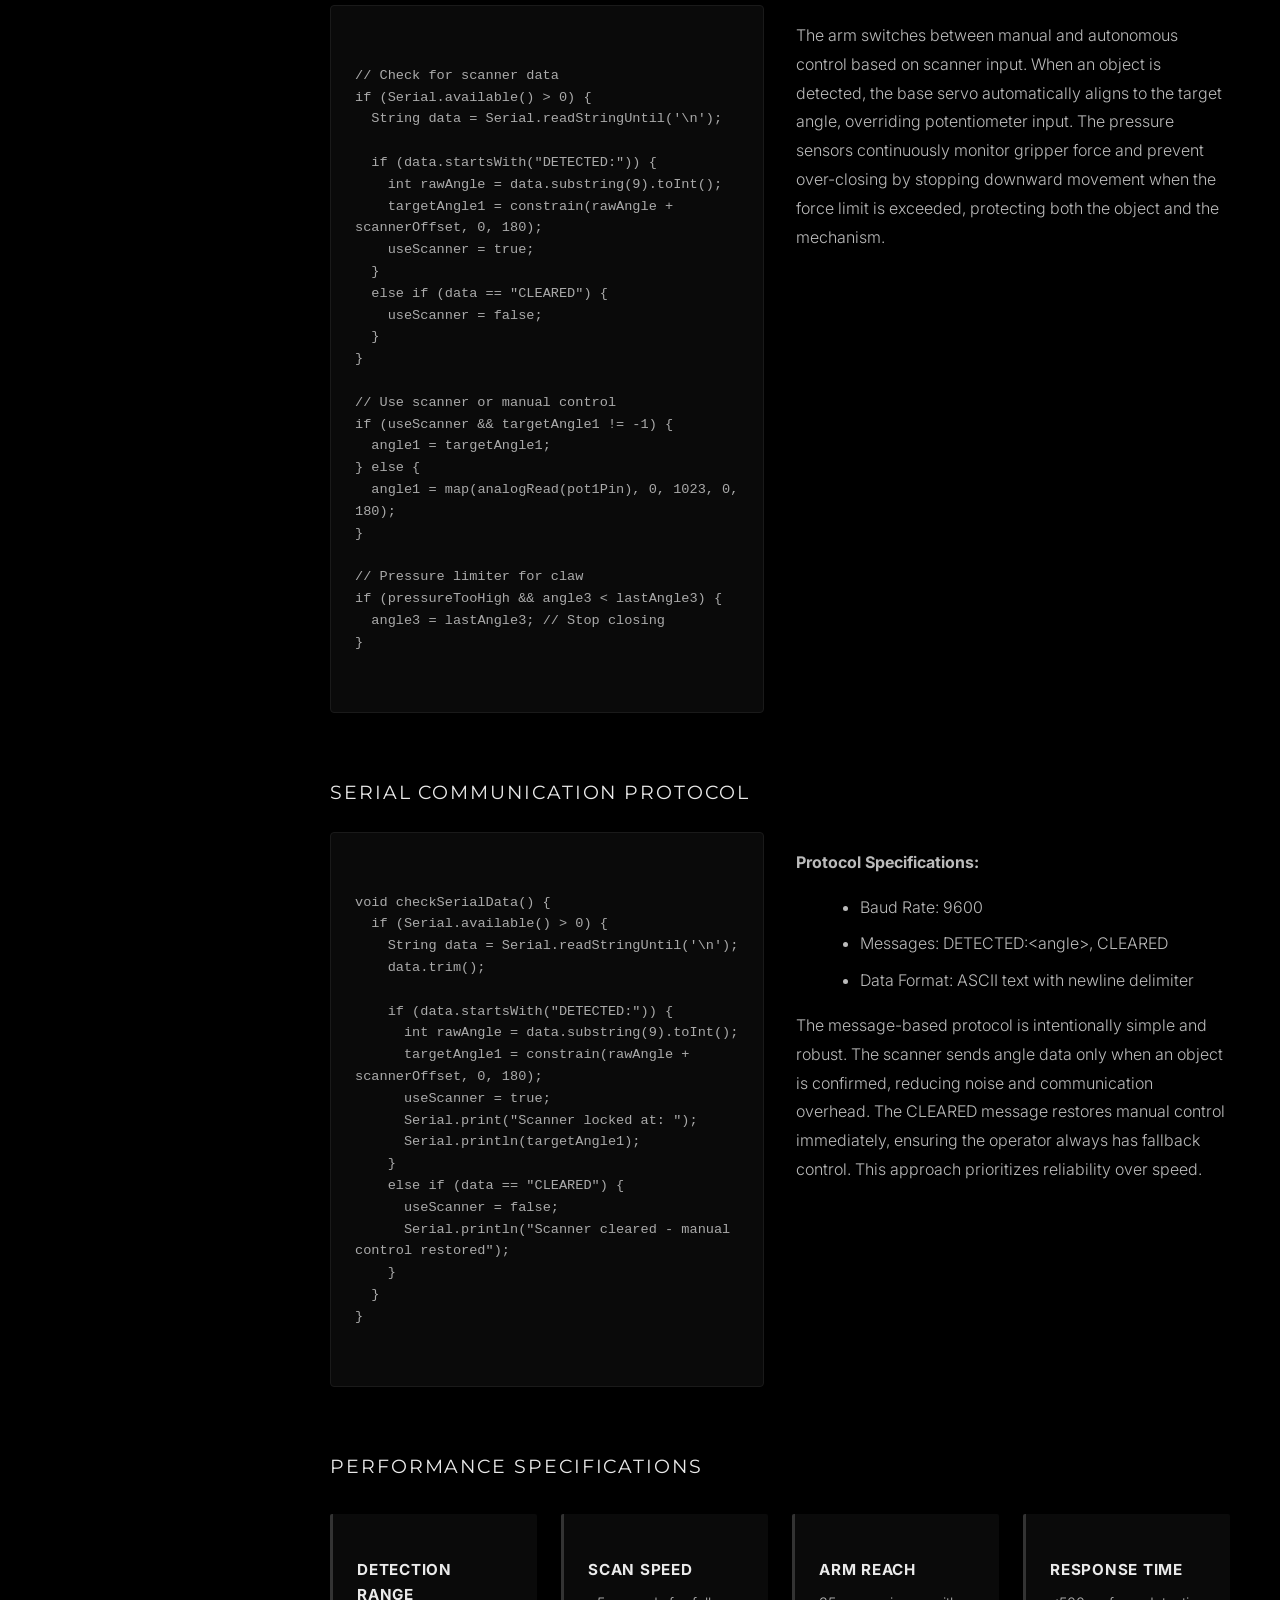
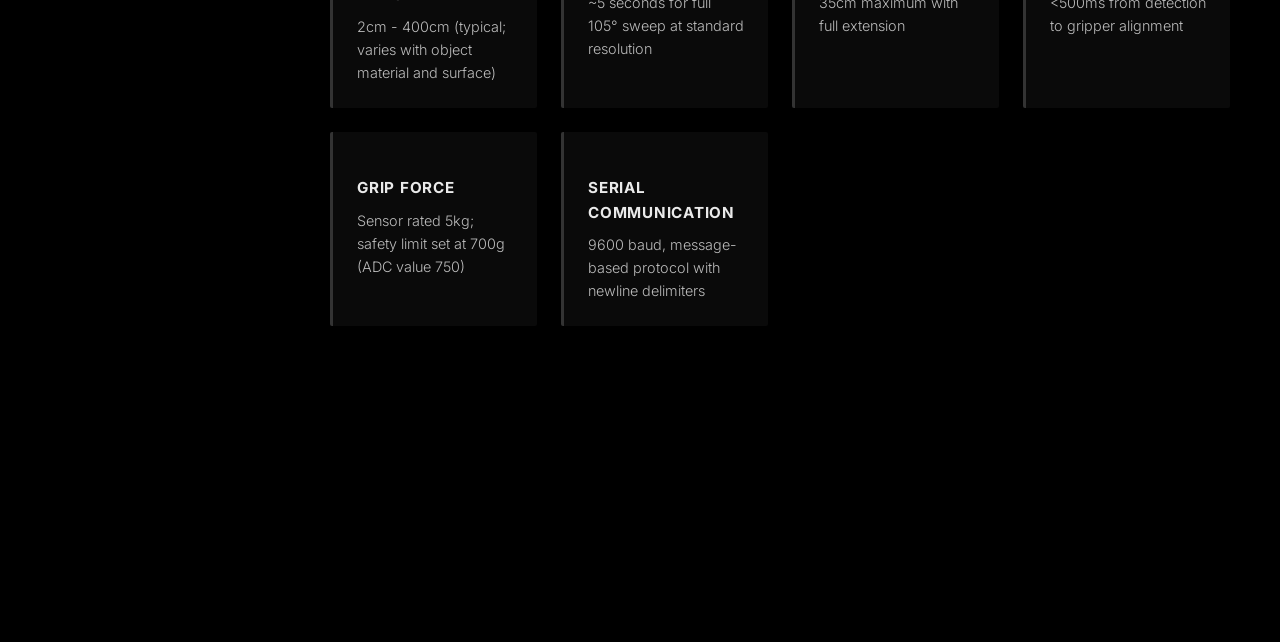
==== commit 4be8f999: "Add files via upload" ====
--- a/project.html
+++ b/project.html
@@ -69,12 +69,15 @@
         <h2>AUTOMATED OBJECT DETECTION</h2>
         <div class="carousel" data-carousel="0">
           <div class="carousel-container">
-            <button class="carousel-button carousel-button-left" data-carousel="0"></button>
-            <img src="placeholder.jpg" alt="Detection system" class="carousel-image left">
-            <img src="placeholder.jpg" alt="Detection system" class="carousel-image center">
-            <img src="placeholder.jpg" alt="Detection system" class="carousel-image right">
-            <button class="carousel-button carousel-button-right" data-carousel="0"></button>
-          </div>
+              <button class="carousel-button carousel-button-left" data-carousel="0"></button>
+              <video class="carousel-image left" muted playsinline loop preload="metadata">
+                <source src="AutoObjDet.mp4" type="video/mp4">
+                Your browser does not support the video tag.
+              </video>
+              <img src="placeholder.jpg" alt="Detection system" class="carousel-image center">
+              <img src="placeholder.jpg" alt="Detection system" class="carousel-image right">
+              <button class="carousel-button carousel-button-right" data-carousel="0"></button>
+            </div>
           <div class="carousel-nav"><span class="carousel-counter">1 / 3</span></div>
         </div>
         <p>The system uses an ultrasonic distance sensor to detect objects within a fixed range. As the scanner sweeps, it checks distance readings in real time and flags any object closer than 25 cm. Once an object enters that range, the scan pauses and the system switches from searching to tracking. Detection only clears after a full sweep confirms the area is empty, which prevents false resets.</p>
@@ -85,27 +88,24 @@
         <div class="carousel" data-carousel="1">
           <div class="carousel-container">
             <button class="carousel-button carousel-button-left" data-carousel="1"></button>
-            <img src="placeholder.jpg" alt="Scanning mechanism" class="carousel-image left">
-            <img src="IMG_5329.jpg" alt="Scanning mechanism" class="carousel-image center">
-            <img src="placeholder.jpg" alt="Scanning mechanism" class="carousel-image right">
+            <img src="ScannerFace.jpg" alt="Scanning mechanism 1" class="carousel-image left">
+            <img src="Code1ForSM.jpg" alt="Scanning mechanism 2" class="carousel-image center">
+            <img src="Code2ForSM.jpg" alt="Scanning mechanism 3" class="carousel-image right">
+            <img src="Code3ForSM.jpg" alt="Scanning mechanism 4" class="carousel-image extra">
             <button class="carousel-button carousel-button-right" data-carousel="1"></button>
           </div>
-          <div class="carousel-nav"><span class="carousel-counter">1 / 3</span></div>
+          <div class="carousel-nav"><span class="carousel-counter">1 / 4</span></div>
         </div>
         <p>A servo-mounted ultrasonic sensor performs a controlled sweep between 35° and 140°. The scan moves in small angle steps to improve accuracy. When an object is detected, the scanner continues in the same direction to find both edges of the object. It then calculates the center angle of the object based on those edges. This center angle is used as a precise target for the robotic arm.</p>
       </section>
 
       <section>
         <h2>ROBOTIC ARM CONTROL</h2>
-        <div class="carousel" data-carousel="2">
-          <div class="carousel-container">
-            <button class="carousel-button carousel-button-left" data-carousel="2"></button>
-            <img src="placeholder.jpg" alt="Robotic arm" class="carousel-image left">
-            <img src="IMG_5332.jpg" alt="Robotic arm" class="carousel-image center">
-            <img src="placeholder.jpg" alt="Robotic arm" class="carousel-image right">
-            <button class="carousel-button carousel-button-right" data-carousel="2"></button>
-          </div>
-          <div class="carousel-nav"><span class="carousel-counter">1 / 3</span></div>
+        <div class="dual-image-display">
+          <button class="dual-chevron dual-chevron-left" data-target="left"></button>
+          <img src="IMG_5332.jpg" alt="Robotic arm" class="dual-img dual-img-left selected">
+          <img src="Code1ForRAC.jpg" alt="Robotic arm code" class="dual-img dual-img-right unselected">
+          <button class="dual-chevron dual-chevron-right" data-target="right"></button>
         </div>
         <p>The robotic arm is driven by four servos controlling base rotation, vertical movement, claw actuation, and wrist rotation. Manual control comes from potentiometers, allowing direct user input. When an object is detected by the scanner, the base rotation servo overrides manual input and locks to the detected target angle. The claw includes pressure sensors that prevent over-closing, stopping movement when grip force exceeds a safe limit.</p>
       </section>
@@ -317,40 +317,101 @@
     const carousels = document.querySelectorAll('.carousel');
     const carouselStates = {};
 
+
     carousels.forEach((carousel, index) => {
+      const images = carousel.querySelectorAll('.carousel-image');
       carouselStates[index] = 0; // Track current image index for each carousel
+      carousel.dataset.carouselLength = images.length;
+      // Initialize carousel display on page load
+      rotateCarousel(carousel.dataset.carousel, null);
     });
 
     function rotateCarousel(carouselIndex, direction) {
       const carousel = document.querySelector(`[data-carousel="${carouselIndex}"]`);
       const images = carousel.querySelectorAll('.carousel-image');
       const counter = carousel.querySelector('.carousel-counter');
+      const numImages = images.length;
 
       // Update state
       if (direction === 'left') {
-        carouselStates[carouselIndex] = (carouselStates[carouselIndex] - 1 + 3) % 3;
+        carouselStates[carouselIndex] = (carouselStates[carouselIndex] - 1 + numImages) % numImages;
       } else if (direction === 'right') {
-        carouselStates[carouselIndex] = (carouselStates[carouselIndex] + 1) % 3;
+        carouselStates[carouselIndex] = (carouselStates[carouselIndex] + 1) % numImages;
       }
 
       const currentIndex = carouselStates[carouselIndex];
 
       // Rotate images
       images.forEach((img, i) => {
-        img.classList.remove('left', 'center', 'right');
-
-        const position = (i - currentIndex + 3) % 3;
+        img.classList.remove('left', 'center', 'right', 'extra');
+
+        const position = (i - currentIndex + numImages) % numImages;
         if (position === 0) {
           img.classList.add('center');
         } else if (position === 1) {
           img.classList.add('right');
+        } else if (position === numImages - 1) {
+          img.classList.add('left');
         } else {
-          img.classList.add('left');
+          img.classList.add('extra');
         }
       });
 
       // Update counter
-      counter.textContent = `${currentIndex + 1} / 3`;
+      counter.textContent = `${currentIndex + 1} / ${numImages}`;
+      
+      // Update dots
+      const dotsContainer = document.querySelector(`.carousel-dots[data-carousel="${carouselIndex}"]`);
+      if (dotsContainer) {
+        const dots = dotsContainer.querySelectorAll('.carousel-dot');
+        dots.forEach((dot, index) => {
+          dot.classList.toggle('active', index === currentIndex);
+        });
+      }
+      // Update video playback for this carousel
+      updateCarouselVideos(carousel, currentIndex);
+    }
+
+    // IntersectionObserver: track whether elements are in viewport
+    const ioOptions = { threshold: 0.5 };
+    const io = new IntersectionObserver((entries) => {
+      entries.forEach(entry => {
+        const target = entry.target;
+        target.dataset.inViewport = entry.isIntersecting ? 'true' : 'false';
+        const isCenter = target.classList.contains('center');
+        if (entry.isIntersecting && isCenter) {
+          target.play().catch(() => {});
+        } else {
+          target.pause();
+        }
+      });
+    }, ioOptions);
+
+    // Register videos with observer and initial playback state
+    document.querySelectorAll('.carousel video.carousel-image').forEach(video => {
+      // ensure muted for autoplay policies
+      video.muted = true;
+      video.playsInline = true;
+      io.observe(video);
+    });
+
+    // Ensure initial playback state for videos after observer attached
+    carousels.forEach((carousel, index) => {
+      updateCarouselVideos(carousel, carouselStates[index]);
+    });
+
+    // Play/pause videos based on carousel position and visibility
+    function updateCarouselVideos(carousel, currentIndex) {
+      const videos = carousel.querySelectorAll('video.carousel-image');
+      videos.forEach(video => {
+          const isCenter = video.classList.contains('center');
+          const isVisible = video.dataset.inViewport === 'true';
+        if (isCenter && isVisible) {
+          if (video.paused) video.play().catch(() => {});
+        } else {
+          if (!video.paused) video.pause();
+        }
+      });
     }
 
     // Arrow key navigation
@@ -376,6 +437,49 @@
         rotateCarousel(carouselIndex, 'right');
       });
     });
+
+    // Dual image highlighting
+    document.querySelectorAll('.dual-chevron').forEach((btn) => {
+      btn.addEventListener('click', () => {
+        const target = btn.dataset.target;
+        const container = btn.closest('.dual-image-display');
+        const leftImg = container.querySelector('.dual-img-left');
+        const rightImg = container.querySelector('.dual-img-right');
+        
+        if (target === 'left') {
+          leftImg.classList.add('selected');
+          leftImg.classList.remove('unselected');
+          rightImg.classList.add('unselected');
+          rightImg.classList.remove('selected');
+        } else {
+          rightImg.classList.add('selected');
+          rightImg.classList.remove('unselected');
+          leftImg.classList.add('unselected');
+          leftImg.classList.remove('selected');
+        }
+      });
+    });
+
+    // Dot click navigation
+    document.querySelectorAll('.carousel-dot').forEach((dot) => {
+      dot.addEventListener('click', () => {
+        const dotsContainer = dot.parentElement;
+        const carouselIndex = dotsContainer.dataset.carousel;
+        const targetIndex = parseInt(dot.dataset.index);
+        const currentIndex = carouselStates[carouselIndex];
+        
+        // Calculate direction to rotate
+        if (targetIndex > currentIndex) {
+          for (let i = 0; i < targetIndex - currentIndex; i++) {
+            rotateCarousel(carouselIndex, 'right');
+          }
+        } else if (targetIndex < currentIndex) {
+          for (let i = 0; i < currentIndex - targetIndex; i++) {
+            rotateCarousel(carouselIndex, 'left');
+          }
+        }
+      });
+    });
   </script>
 
 </body>
--- a/style.css
+++ b/style.css
@@ -248,7 +248,10 @@
   height: 300px;
   width: 520px;
   position: relative;
-  overflow: hidden;
+}
+
+.carousel-container {
+  overflow: visible; /* allow chevrons to sit outside video */
 }
 
 .carousel-button {
@@ -259,30 +262,67 @@
   background: transparent;
   border: none;
   cursor: pointer;
-  z-index: 10;
+  z-index: 40;
   padding: 0;
   margin: 0;
+  display: flex;
+  align-items: center;
+  justify-content: center;
+  transition: all 0.18s ease;
+}
+
+.carousel-button::before {
+  content: '';
+  width: 50px;
+  height: 50px;
+  border-top: 3px solid rgba(80, 80, 80, 0.5);
+  border-right: 3px solid rgba(80, 80, 80, 0.5);
+  transition: all 0.3s ease;
+  border-radius: 0;
+  background: transparent;
+  display: block;
+  box-sizing: border-box;
+}
+
+.carousel-button:hover::before {
+  border-top-color: rgba(80, 80, 80, 0.9);
+  border-right-color: rgba(80, 80, 80, 0.9);
+}
+
+.carousel-button-left::before {
+  transform: rotate(-135deg);
+}
+
+.carousel-button-left::before {
+  transform: rotate(-135deg) skewY(15deg) skewX(15deg);
 }
 
 .carousel-button-left {
-  left: 0;
+  left: -68px; /* sit outside the media */
+}
+
+.carousel-button-right::before {
+  transform: rotate(45deg) skewY(15deg) skewX(15deg);
 }
 
 .carousel-button-right {
-  right: 0;
+  right: -68px; /* sit outside the media */
 }
 
 .carousel-image {
   height: 100%;
-  object-fit: contain;
+  left: 0;
+  width: 100%; /* full width of container */
+  max-height: 300px;
+  object-fit: cover;
   border: 1px solid #1a1a1a;
-  transition: all 0.4s ease;
+  transition: all 0.45s cubic-bezier(0.25, 0.46, 0.45, 0.94);
   position: absolute;
 }
 
 .carousel-image.left {
-  opacity: 0.4;
-  transform: translateX(-200px) scale(0.8);
+  opacity: 0.25;
+  transform: translateX(-260px) scale(0.8);
   z-index: 1;
 }
 
@@ -293,11 +333,157 @@
 }
 
 .carousel-image.right {
-  opacity: 0.4;
+  opacity: 0.25;
+  transform: translateX(260px) scale(0.8);
+  z-index: 1;
+}
+
+.carousel-image.extra {
+  opacity: 0;
   transform: translateX(200px) scale(0.8);
   z-index: 1;
-}
-
+  pointer-events: none;
+}
+
+/* Keep carousel media centered within container by adding horizontal padding */
+.carousel-container {
+  box-sizing: border-box;
+}
+
+/* Remove thin border lines around videos specifically (keep borders for images if desired) */
+video.carousel-image {
+  border: none;
+}
+/* Dual image carousel - side by side layout */
+.carousel-dual .carousel-image {
+  transition: all 0.6s cubic-bezier(0.4, 0.0, 0.2, 1);
+}
+
+.carousel-dual .carousel-image.left {
+  opacity: 1;
+  transform: translateX(-135px) scale(1);
+  z-index: 1;
+}
+
+.carousel-dual .carousel-image.center {
+  opacity: 1;
+  transform: translateX(135px) scale(1);
+  z-index: 1;
+}
+
+.carousel-dual .carousel-image.right {
+  opacity: 0;
+  display: none;
+}
+
+.carousel-dual .carousel-image.extra {
+  opacity: 0;
+  display: none;
+}
+
+/* Dual image static display */
+.dual-image-display {
+  display: flex;
+  gap: 1rem;
+  justify-content: center;
+  align-items: center;
+  margin: 2rem 0;
+  position: relative;
+  height: 300px;
+}
+
+.dual-image-display img {
+  height: 300px;
+  object-fit: contain;
+  border: 1px solid #1a1a1a;
+  transition: all 0.6s cubic-bezier(0.4, 0.0, 0.2, 1);
+  position: absolute;
+}
+
+.dual-img-left {
+  opacity: 1;
+  transform: translateX(-135px) scale(1);
+  z-index: 1;
+}
+
+.dual-img-right {
+  opacity: 1;
+  transform: translateX(135px) scale(1);
+  z-index: 1;
+}
+
+.dual-img-left.selected {
+  opacity: 1;
+  transform: translateX(0) scale(1.1);
+  z-index: 2;
+}
+
+.dual-img-right.selected {
+  opacity: 1;
+  transform: translateX(0) scale(1.1);
+  z-index: 2;
+}
+
+.dual-img-left.unselected {
+  opacity: 0.3;
+  transform: translateX(-200px) scale(0.7);
+  z-index: 1;
+}
+
+.dual-img-right.unselected {
+  opacity: 0.3;
+  transform: translateX(200px) scale(0.7);
+  z-index: 1;
+}
+
+/* Dual image chevrons */
+.dual-chevron {
+  position: absolute;
+  top: 50%;
+  transform: translateY(-50%);
+  height: 80%;
+  width: 15%;
+  background: transparent;
+  border: none;
+  cursor: pointer;
+  z-index: 10;
+  padding: 0;
+  margin: 0;
+  display: flex;
+  align-items: center;
+  justify-content: center;
+  transition: all 0.3s ease;
+}
+
+.dual-chevron::before {
+  content: '';
+  width: 50px;
+  height: 50px;
+  border-top: 3px solid rgba(80, 80, 80, 0.5);
+  border-right: 3px solid rgba(80, 80, 80, 0.5);
+  transition: all 0.3s ease;
+}
+
+.dual-chevron:hover::before {
+  border-top-color: rgba(80, 80, 80, 0.9);
+  border-right-color: rgba(80, 80, 80, 0.9);
+}
+
+.dual-chevron-left {
+  left: 0;
+}
+
+.dual-chevron-left::before {
+  transform: rotate(-135deg) skewY(15deg) skewX(15deg);
+}
+
+.dual-chevron-right {
+  right: 0;
+}
+
+.dual-chevron-right::before {
+  transform: rotate(45deg) skewY(15deg) skewX(15deg);
+}
 .carousel-nav {
   text-align: center;
   font-size: 0.9rem;
